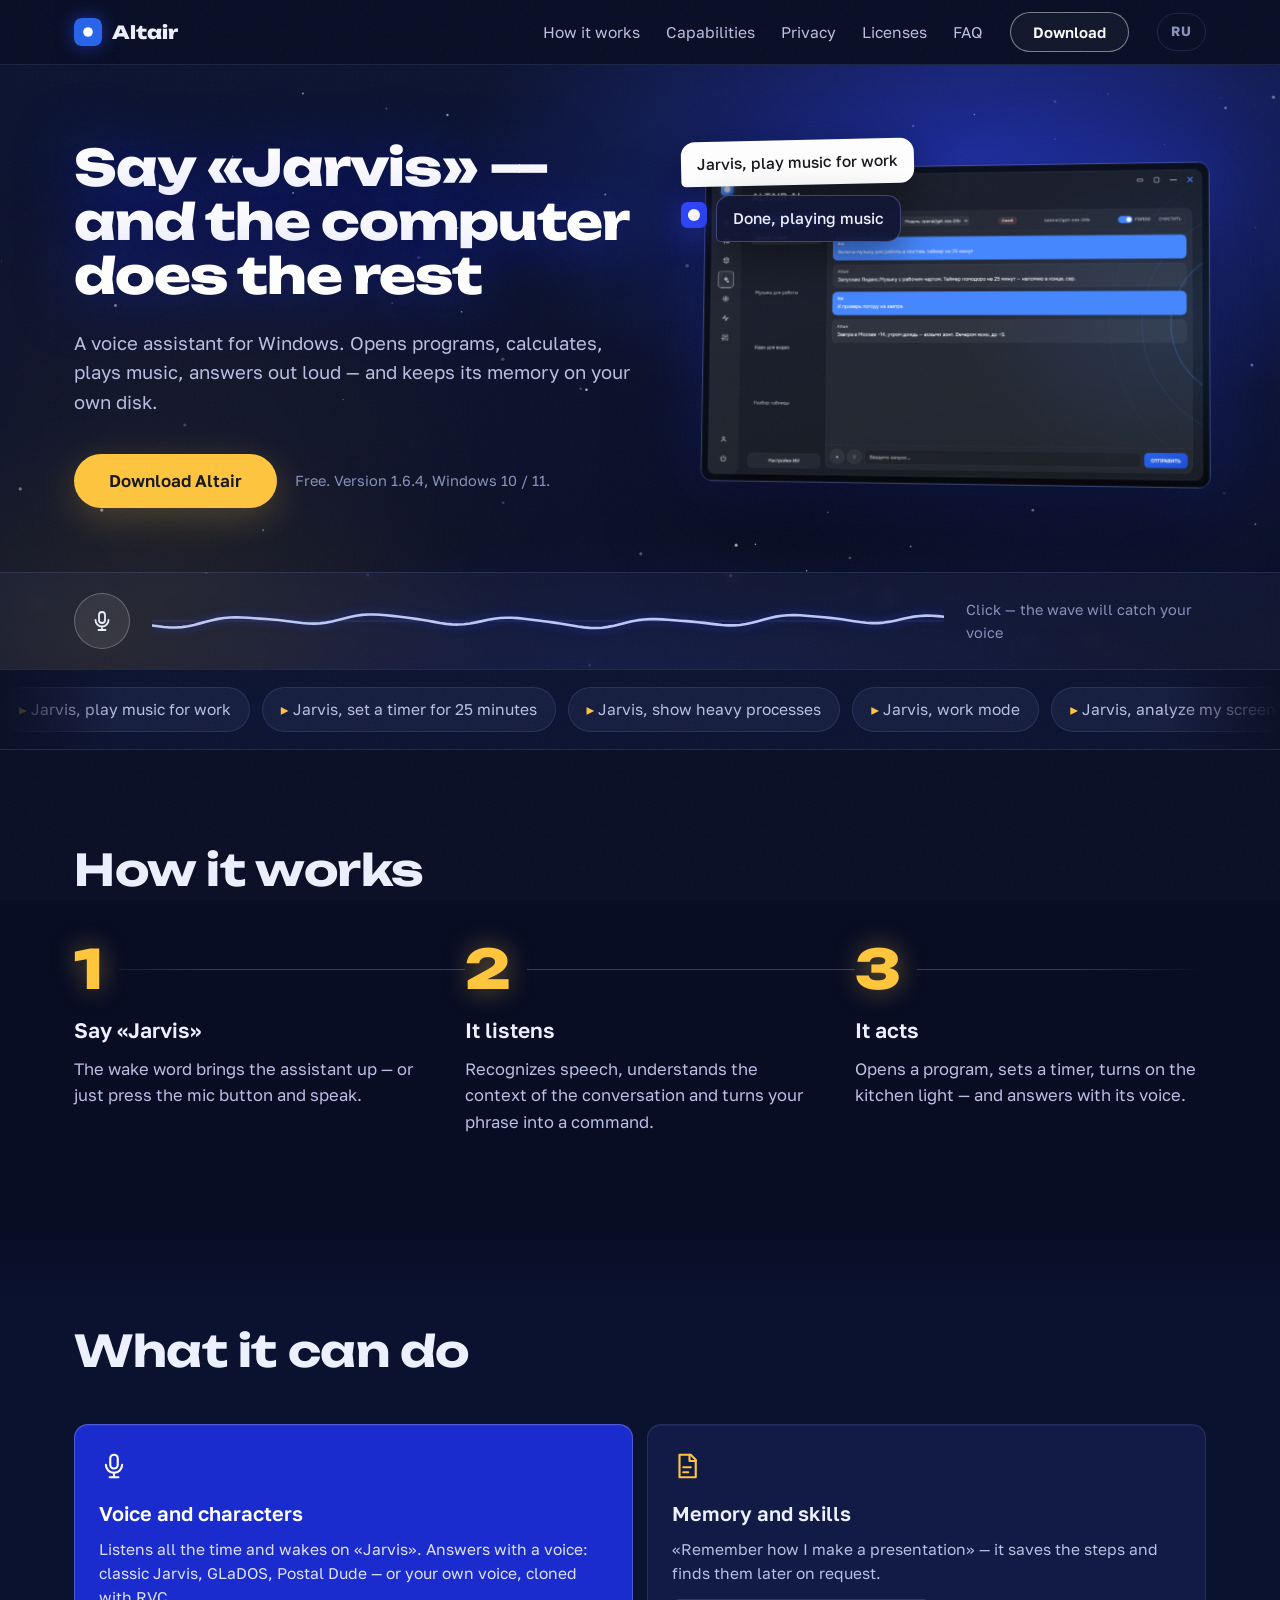
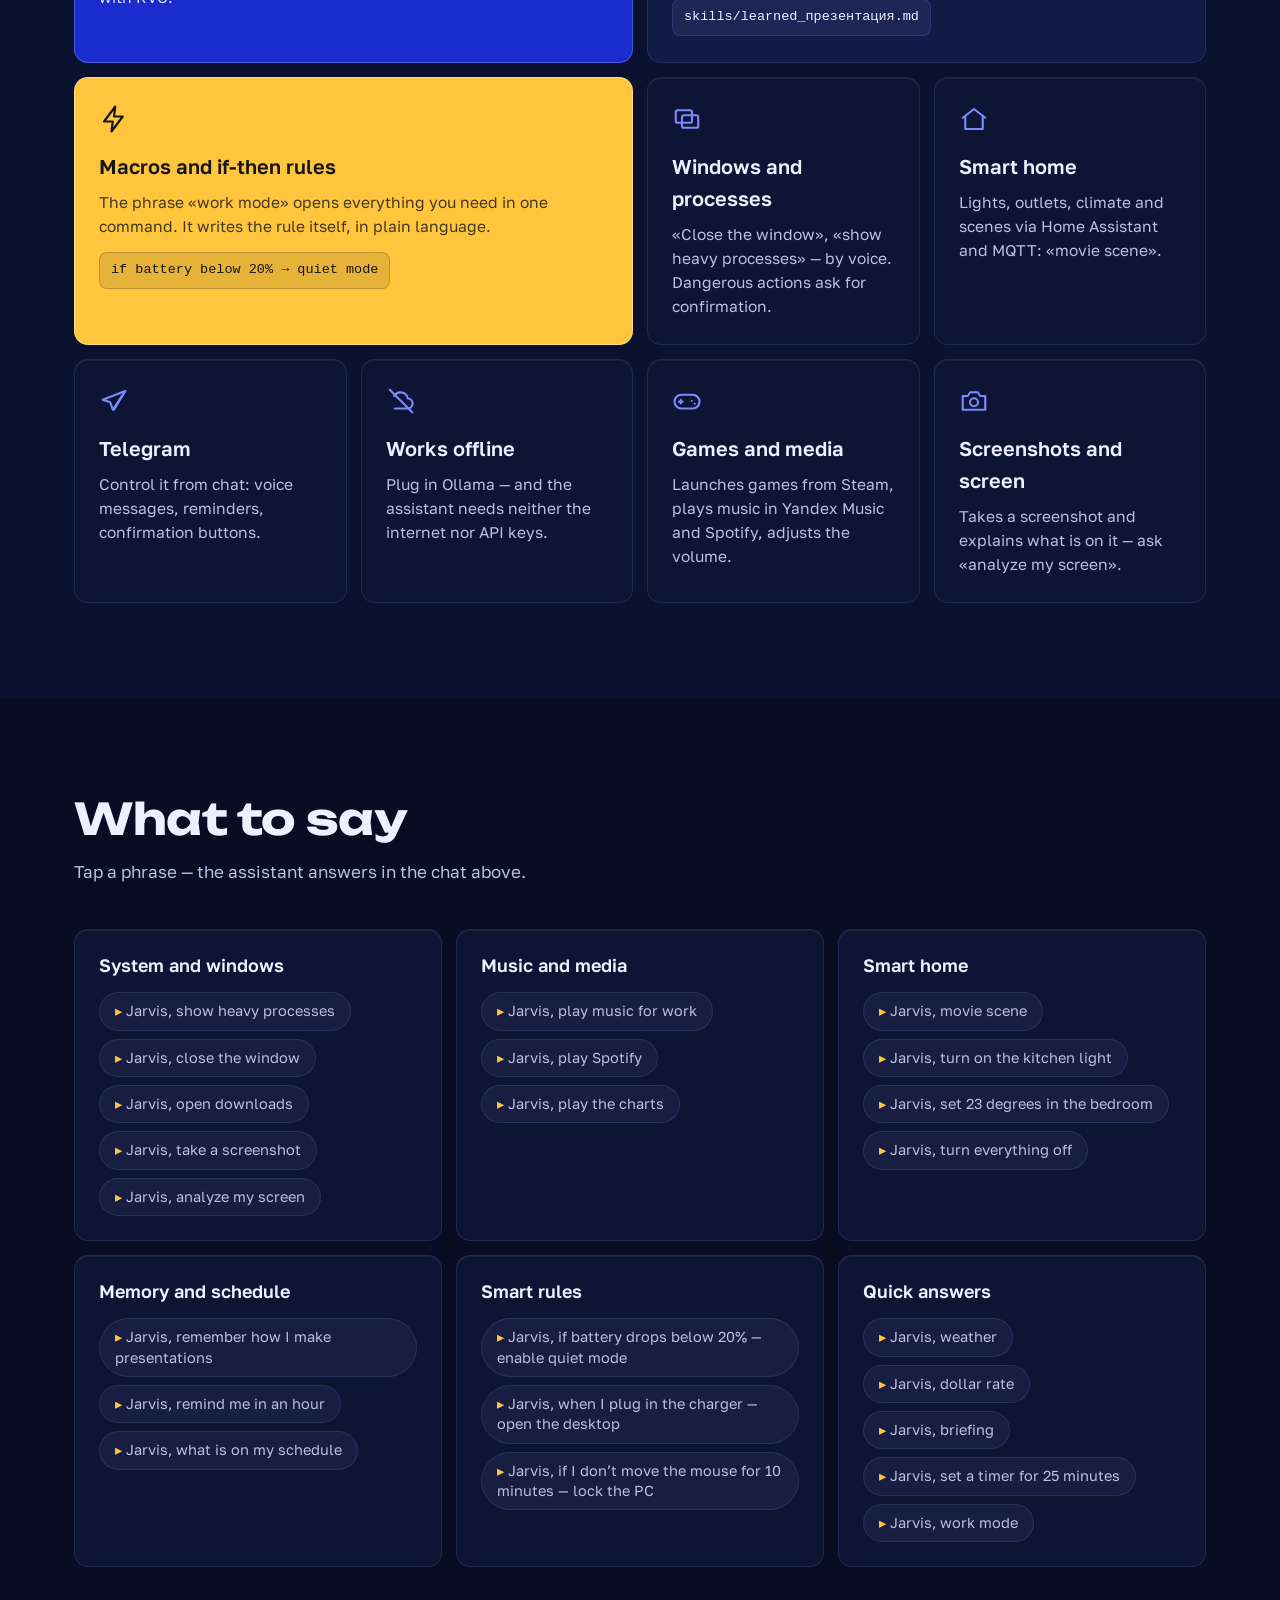
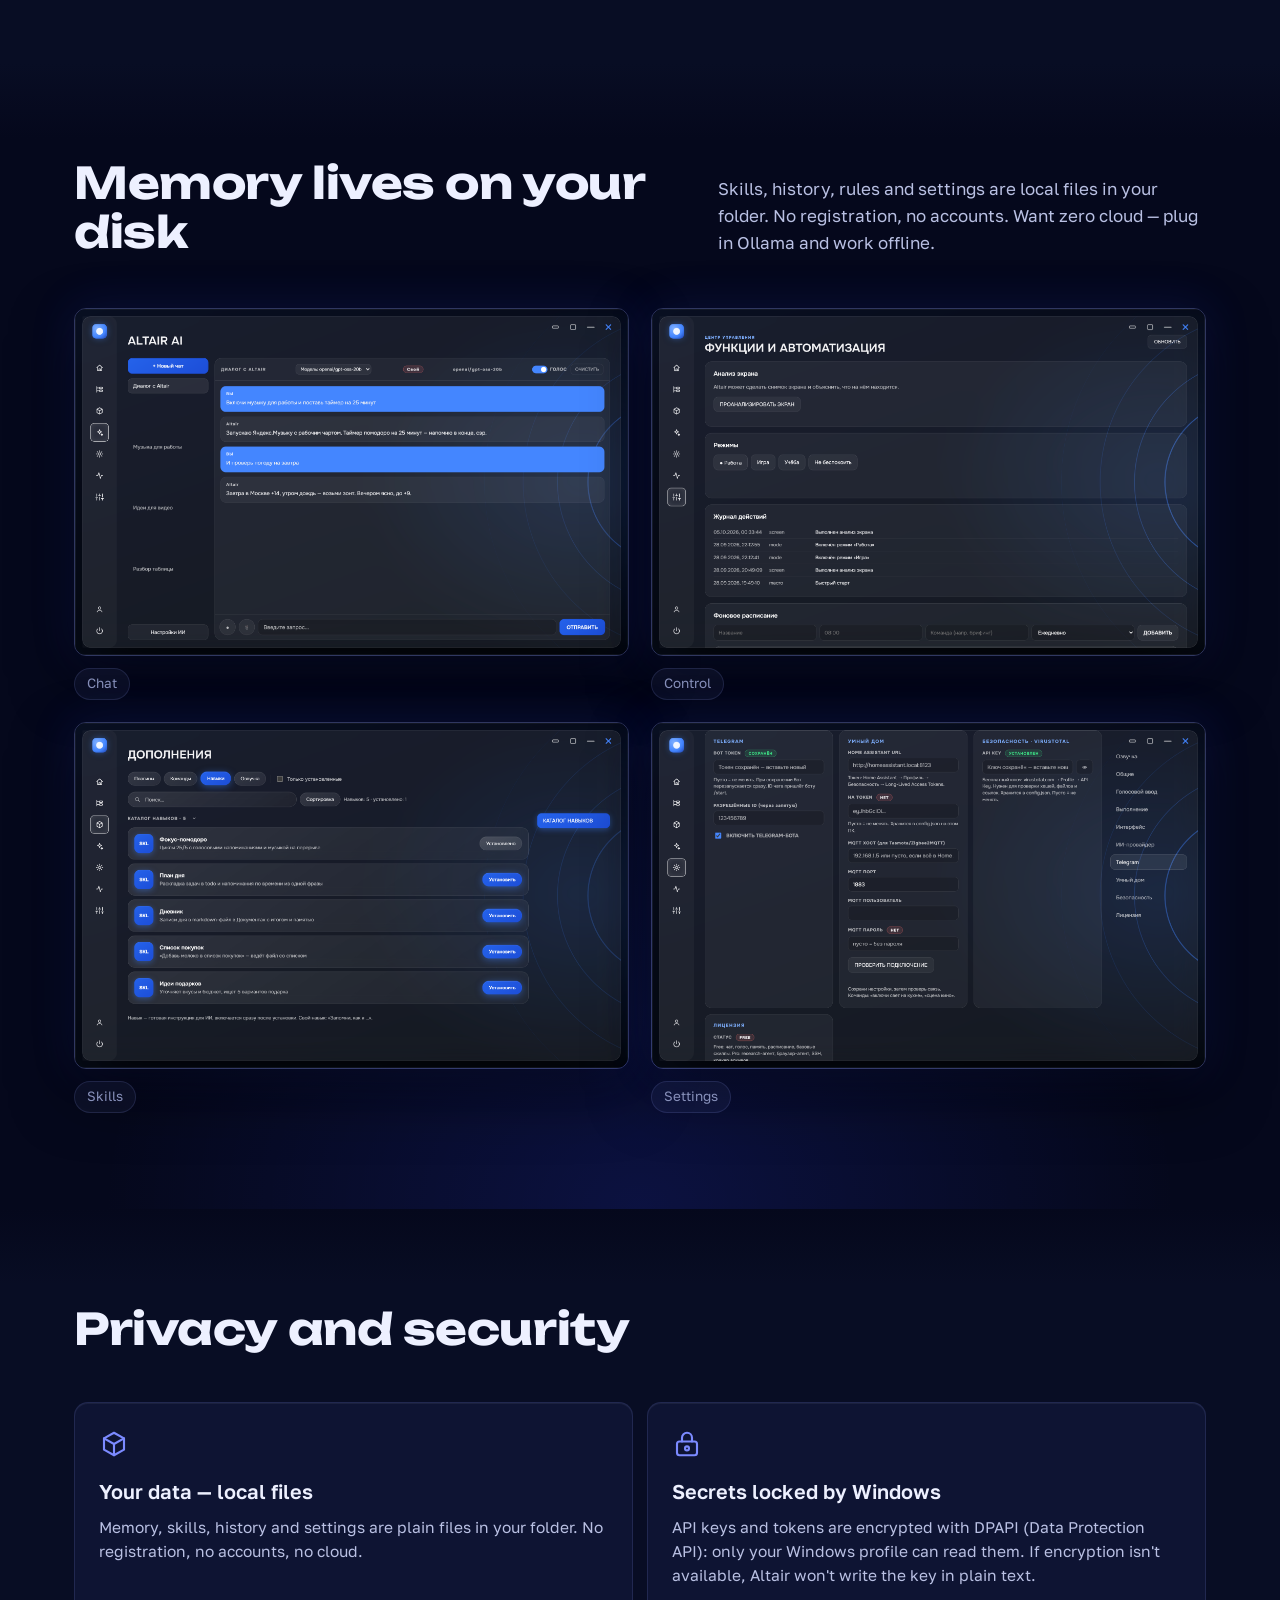
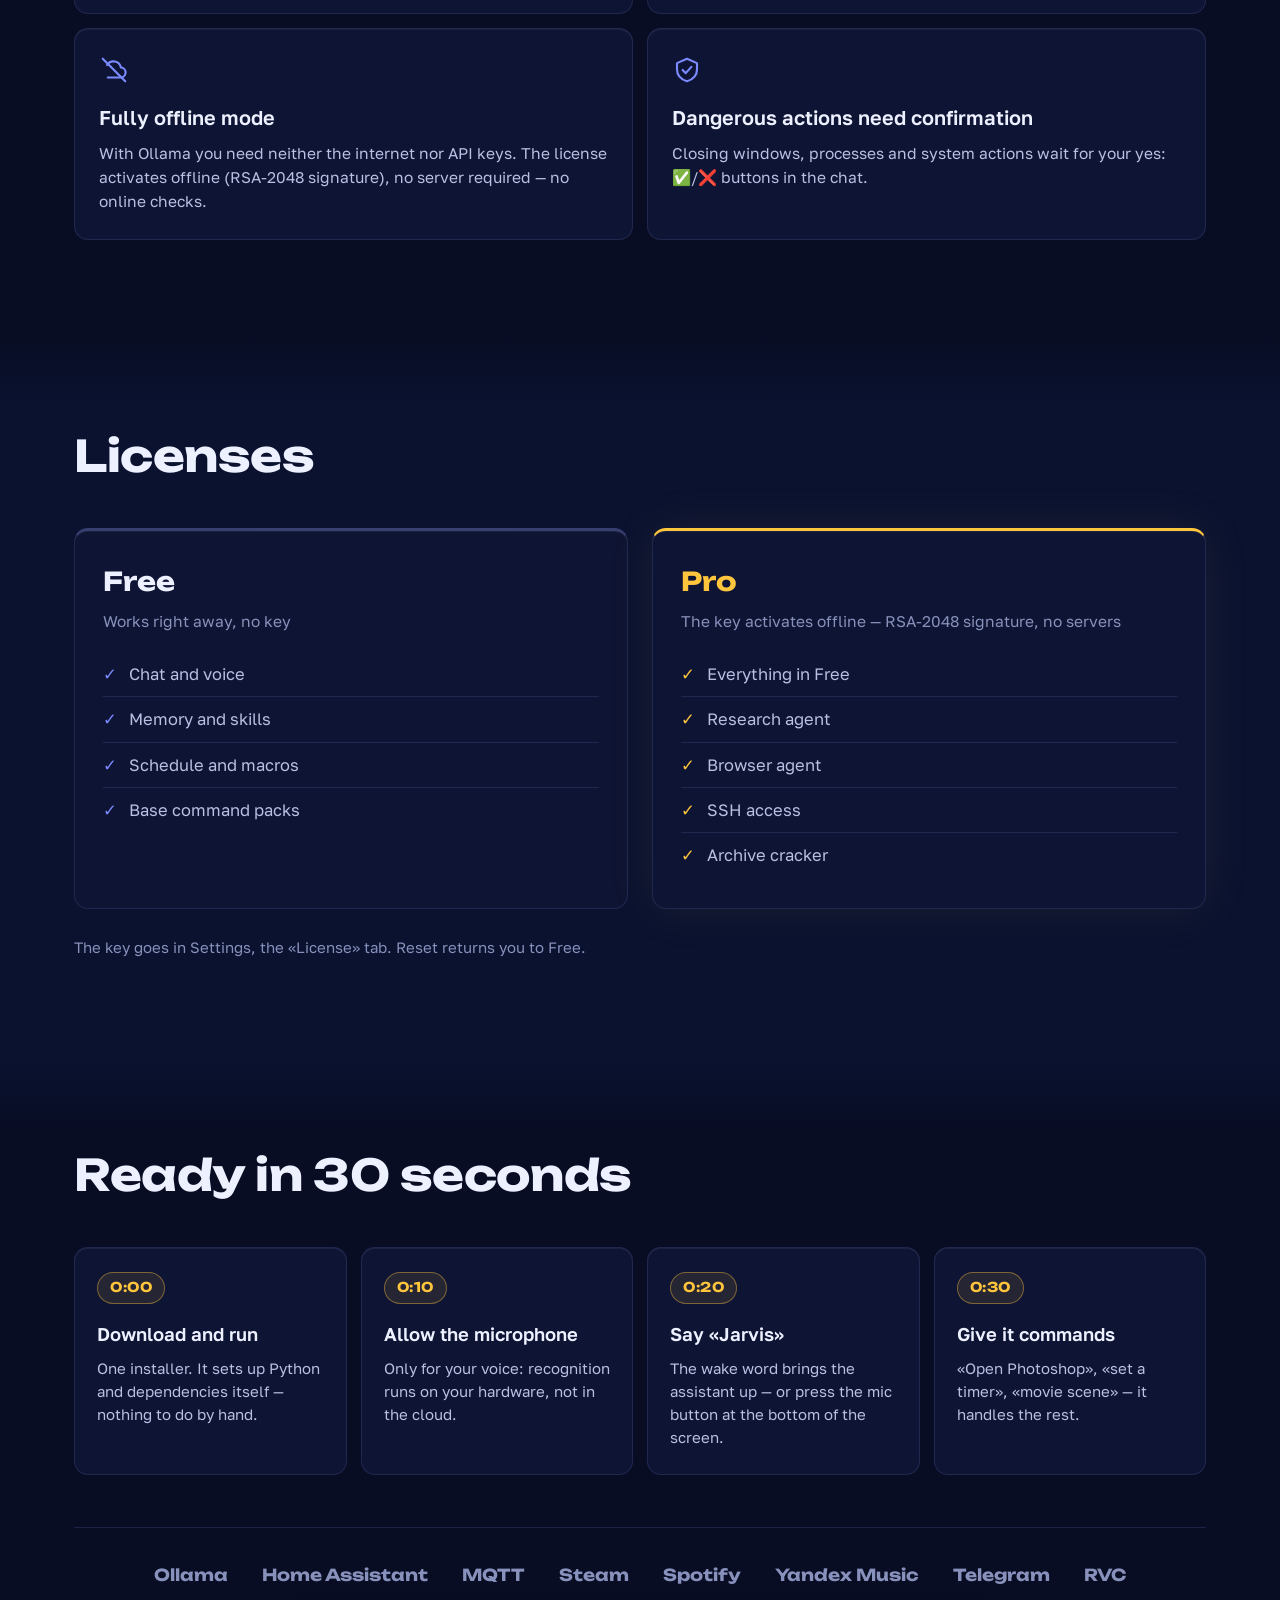
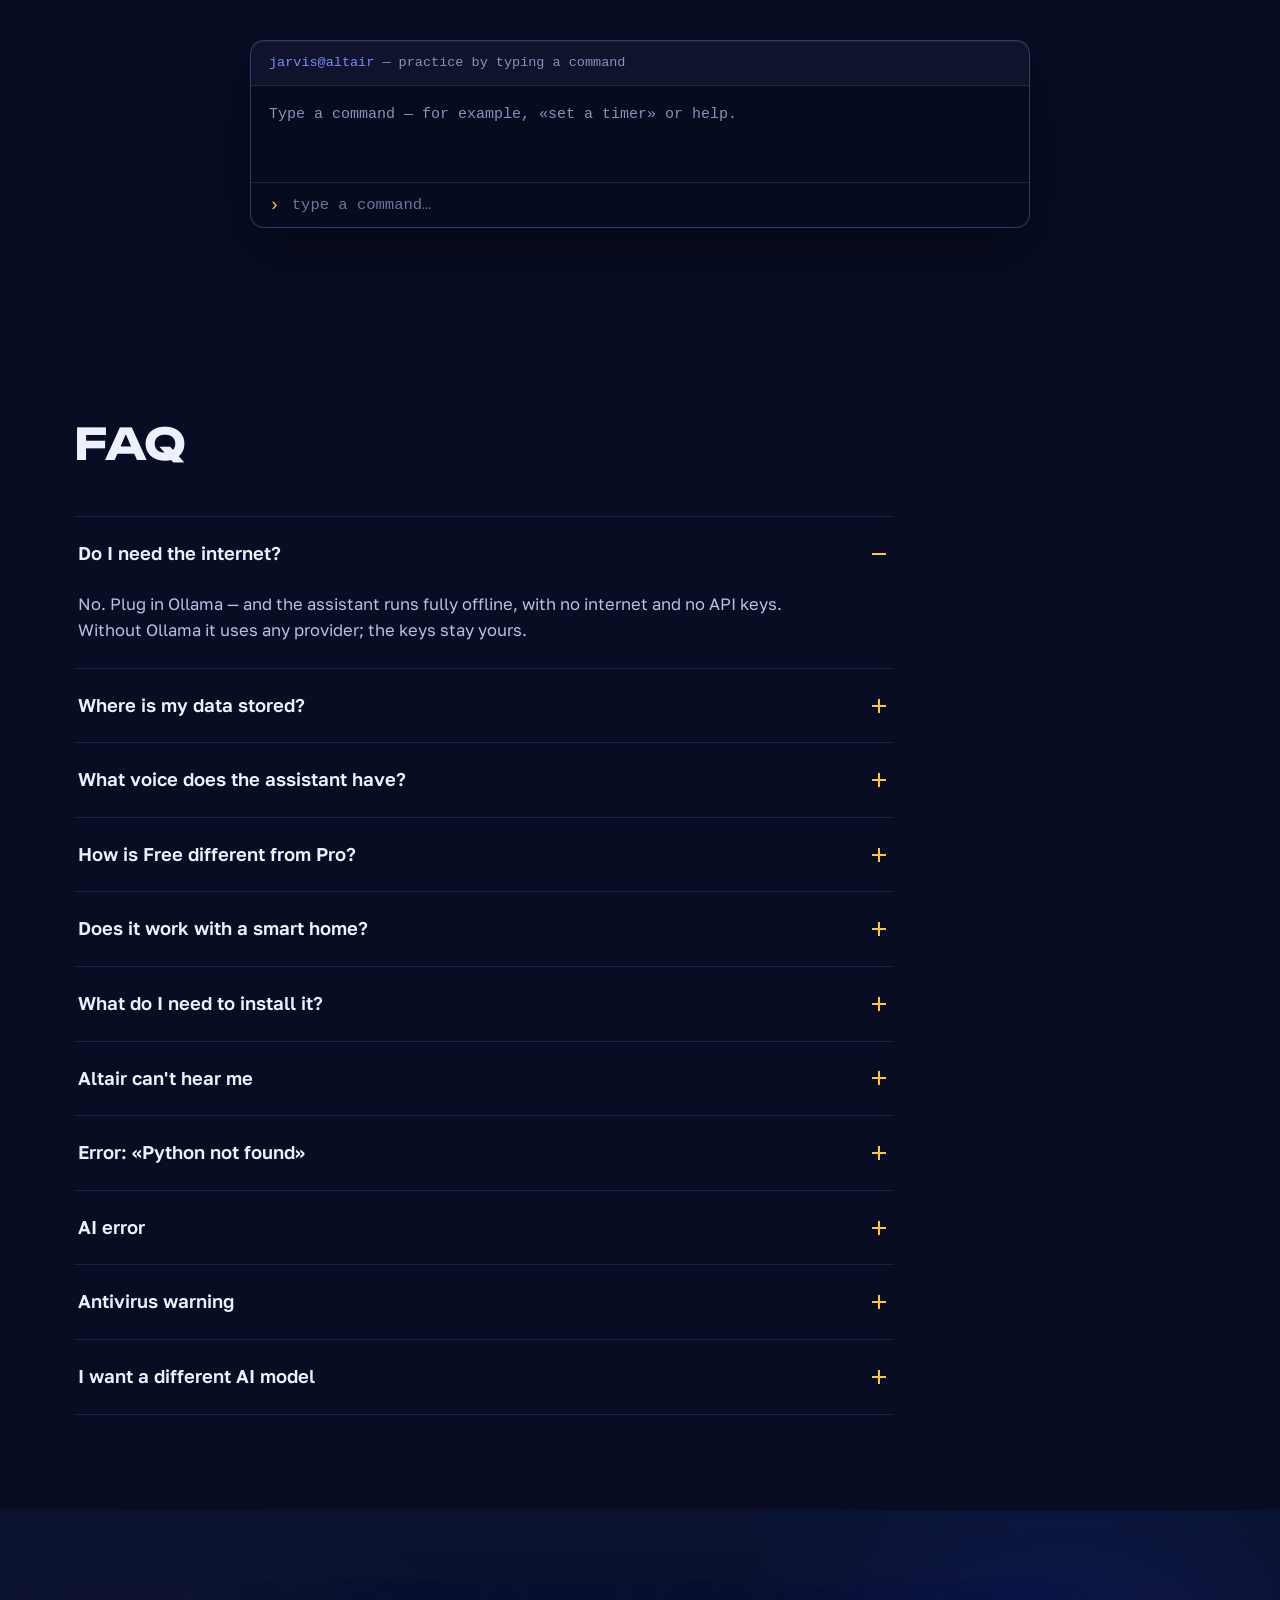
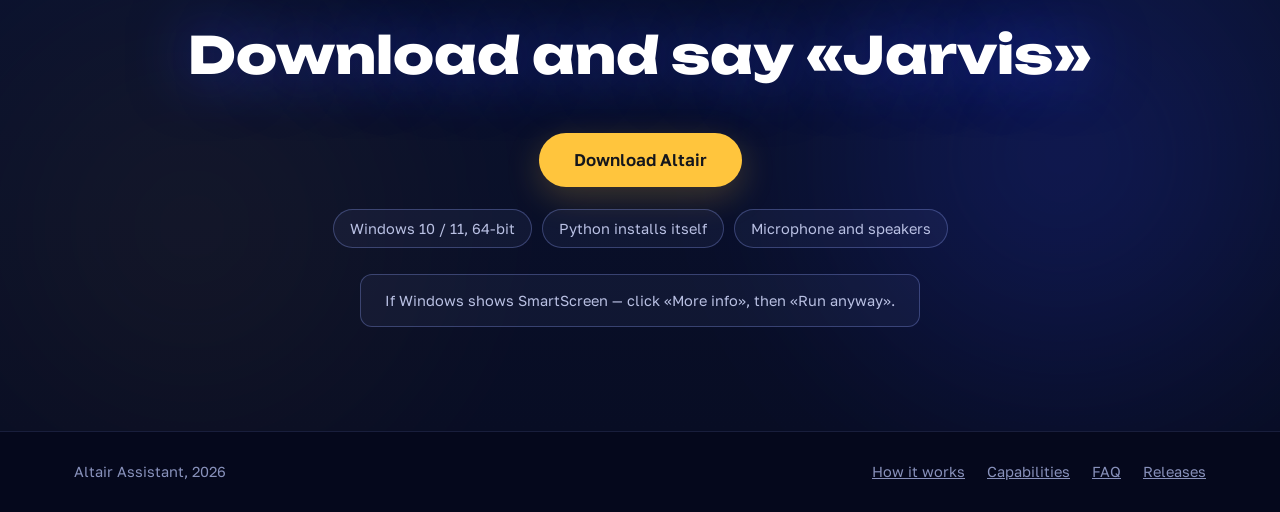
==== en.html @ fc4daa0f "Initial commit: Altair Assistant landing page (RU/EN)" ====
<!DOCTYPE html>
<html lang="en">
<head>
<meta charset="utf-8">
<meta name="viewport" content="width=device-width, initial-scale=1">
<title>Altair Assistant — voice assistant for Windows</title>
<meta name="description" content="Altair is a personal voice assistant for Windows 10/11. Say «Jarvis» — and the computer opens an app, plays music, sets a timer. Memory and skills live on your own disk.">
<meta property="og:title" content="Altair Assistant — voice assistant for Windows">
<meta property="og:description" content="Say «Jarvis» — and the computer does the rest. Voice, memory and skills — all local.">
<meta property="og:type" content="website">
<meta property="og:image" content="assets/og-en.png">
<meta property="og:image:width" content="1200">
<meta property="og:image:height" content="630">
<meta property="og:site_name" content="Altair Assistant">
<meta name="twitter:card" content="summary_large_image">
<meta name="twitter:image" content="assets/og-en.png">
<link rel="alternate" hreflang="ru" href="index.html">
<link rel="alternate" hreflang="en" href="en.html">
<link rel="icon" type="image/svg+xml" href="assets/favicon.svg">
<link rel="apple-touch-icon" href="assets/apple-touch-icon.png">
<link rel="preload" href="assets/fonts/unbounded-800-latin.woff2" as="font" type="font/woff2" crossorigin>
<link rel="preload" href="assets/fonts/golos-text-400-latin.woff2" as="font" type="font/woff2" crossorigin>
<link rel="stylesheet" href="assets/styles.css">
<script>document.documentElement.className += ' js';</script>
<script type="application/ld+json">
{
  "@context": "https://schema.org",
  "@type": "SoftwareApplication",
  "name": "Altair Assistant",
  "alternateName": "Altair",
  "applicationCategory": "UtilitiesApplication",
  "operatingSystem": "Windows 10, Windows 11 (64-bit)",
  "softwareVersion": "1.6.4",
  "description": "A personal voice assistant for Windows: the wake word «Jarvis», window and process control, macros, memory and skills, smart home, and fully offline mode via Ollama.",
  "url": "https://github.com/vaibecoder229/altair-downloads/releases",
  "downloadUrl": "https://github.com/vaibecoder229/altair-downloads/releases/latest/download/Altair-Setup.exe",
  "offers": [
    { "@type": "Offer", "name": "Free", "price": "0", "priceCurrency": "USD" },
    { "@type": "Offer", "name": "Pro", "priceCurrency": "USD", "description": "Offline activation, RSA-2048 signature" }
  ],
  "inLanguage": ["ru", "en"]
}
</script>
</head>
<body>

<header class="site-header">
  <div class="wrap header-inner">
    <a class="brand" href="#top">
      <img src="assets/favicon.svg" alt="" width="28" height="28">
      Altair
    </a>
    <nav class="nav" aria-label="Main navigation">
      <a href="#how">How it works</a>
      <a href="#features">Capabilities</a>
      <a href="#privacy">Privacy</a>
      <a href="#license">Licenses</a>
      <a href="#faq">FAQ</a>
    </nav>
    <a class="btn btn-ghost btn-sm" href="https://github.com/vaibecoder229/altair-downloads/releases/latest/download/Altair-Setup.exe">Download</a>
    <a class="lang-link" href="index.html" hreflang="ru" lang="ru">RU</a>
  </div>
</header>

<main id="top">

  <section class="hero">
    <div class="hero-bg" aria-hidden="true">
      <canvas id="stars"></canvas>
      <div class="hero-glow"></div>
      <span class="aurora aurora-a"></span>
      <span class="aurora aurora-b"></span>
    </div>

    <div class="wrap hero-grid">
      <div class="hero-text">
        <h1>Say «Jarvis» — and the computer does the rest</h1>
        <p class="hero-sub">A voice assistant for Windows. Opens programs, calculates, plays music, answers out loud — and keeps its memory on your own disk.</p>
        <div class="hero-cta">
          <a class="btn btn-signal" href="https://github.com/vaibecoder229/altair-downloads/releases/latest/download/Altair-Setup.exe">Download Altair</a>
          <span class="hero-note">Free. Version 1.6.4, Windows 10 / 11.</span>
        </div>
      </div>

      <div class="hero-visual">
        <div class="chat" id="chat">
          <div class="chat-line chat-line-user">
            <p class="chat-bubble chat-user" id="chatUser">Jarvis, play music for work</p>
          </div>
          <div class="chat-line chat-line-alt">
            <span class="chat-avatar" aria-hidden="true">
              <svg viewBox="0 0 28 28" width="26" height="26"><rect width="28" height="28" rx="7" fill="#2E44FF"></rect><circle cx="14" cy="14" r="6.5" fill="#fff"></circle></svg>
            </span>
            <p class="chat-bubble chat-alt" id="chatAlt">Done, playing music</p>
            <p class="chat-typing" id="chatTyping" aria-hidden="true"><span></span><span></span><span></span></p>
          </div>
        </div>
        <img class="hero-shot" src="assets/img/01-chat.png" alt="Altair window: a conversation with the assistant about music and a timer" width="2160" height="1350">
      </div>
    </div>

    <div class="dock">
      <div class="wrap dock-inner">
        <button class="mic" id="micBtn" type="button" aria-pressed="false" aria-label="Toggle listening demo">
          <svg viewBox="0 0 24 24" width="24" height="24" fill="none" stroke="currentColor" stroke-width="1.8" stroke-linecap="round" aria-hidden="true">
            <rect x="9" y="3" width="6" height="11" rx="3"></rect>
            <path d="M5.5 11a6.5 6.5 0 0 0 13 0M12 17.5V21M8.5 21h7"></path>
          </svg>
        </button>
        <canvas id="wave" class="dock-wave" aria-hidden="true"></canvas>
        <span class="demo-label" id="micLabel">Click — the wave will catch your voice</span>
      </div>
    </div>
  </section>

  <section class="ticker" aria-label="Voice command examples">
    <div class="ticker-move">
      <div class="ticker-row">
        <button class="cmd" type="button" data-i="0">Jarvis, play music for work</button>
        <button class="cmd" type="button" data-i="1">Jarvis, set a timer for 25 minutes</button>
        <button class="cmd" type="button" data-i="2">Jarvis, show heavy processes</button>
        <button class="cmd" type="button" data-i="3">Jarvis, work mode</button>
        <button class="cmd" type="button" data-i="4">Jarvis, analyze my screen</button>
        <button class="cmd" type="button" data-i="5">Jarvis, movie scene</button>
        <button class="cmd" type="button" data-i="6">Jarvis, close the window</button>
        <button class="cmd" type="button" data-i="7">Jarvis, remember how I make presentations</button>
        <button class="cmd" type="button" data-i="8">Jarvis, play Spotify</button>
        <button class="cmd" type="button" data-i="9">Jarvis, remind me in an hour</button>
        <button class="cmd" type="button" data-i="10">Jarvis, take a screenshot</button>
        <button class="cmd" type="button" data-i="11">Jarvis, what is on my schedule</button>
      </div>
      <div class="ticker-row" aria-hidden="true">
        <span class="cmd" data-i="0">Jarvis, play music for work</span>
        <span class="cmd" data-i="1">Jarvis, set a timer for 25 minutes</span>
        <span class="cmd" data-i="2">Jarvis, show heavy processes</span>
        <span class="cmd" data-i="3">Jarvis, work mode</span>
        <span class="cmd" data-i="4">Jarvis, analyze my screen</span>
        <span class="cmd" data-i="5">Jarvis, movie scene</span>
        <span class="cmd" data-i="6">Jarvis, close the window</span>
        <span class="cmd" data-i="7">Jarvis, remember how I make presentations</span>
        <span class="cmd" data-i="8">Jarvis, play Spotify</span>
        <span class="cmd" data-i="9">Jarvis, remind me in an hour</span>
        <span class="cmd" data-i="10">Jarvis, take a screenshot</span>
        <span class="cmd" data-i="11">Jarvis, what is on my schedule</span>
      </div>
    </div>
  </section>

  <section class="section" id="how">
    <div class="wrap">
      <h2>How it works</h2>
      <ol class="steps">
        <li>
          <span class="step-num" aria-hidden="true">1</span>
          <h3>Say «Jarvis»</h3>
          <p>The wake word brings the assistant up — or just press the mic button and speak.</p>
        </li>
        <li>
          <span class="step-num" aria-hidden="true">2</span>
          <h3>It listens</h3>
          <p>Recognizes speech, understands the context of the conversation and turns your phrase into a command.</p>
        </li>
        <li>
          <span class="step-num" aria-hidden="true">3</span>
          <h3>It acts</h3>
          <p>Opens a program, sets a timer, turns on the kitchen light — and answers with its voice.</p>
        </li>
      </ol>
    </div>
  </section>

  <section class="section section-alt" id="features">
    <div class="wrap">
      <h2>What it can do</h2>
      <div class="tiles">
        <article class="tile tile-cobalt tile-wide">
          <span class="tile-icon" aria-hidden="true">
            <svg viewBox="0 0 24 24" fill="none" stroke="currentColor" stroke-width="1.7" stroke-linecap="round"><rect x="9" y="3" width="6" height="11" rx="3"></rect><path d="M5.5 11a6.5 6.5 0 0 0 13 0M12 17.5V21M8.5 21h7"></path></svg>
          </span>
          <h3>Voice and characters</h3>
          <p>Listens all the time and wakes on «Jarvis». Answers with a voice: classic Jarvis, GLaDOS, Postal Dude — or your own voice, cloned with RVC.</p>
        </article>
        <article class="tile tile-deep tile-wide">
          <span class="tile-icon" aria-hidden="true">
            <svg viewBox="0 0 24 24" fill="none" stroke="currentColor" stroke-width="1.7" stroke-linecap="round" stroke-linejoin="round"><path d="M6 3h9l4 4v14H6z"></path><path d="M14 3v5h5M9 13h6M9 17h4"></path></svg>
          </span>
          <h3>Memory and skills</h3>
          <p>«Remember how I make a presentation» — it saves the steps and finds them later on request.</p>
          <p class="tile-code"><code>skills/learned_презентация.md</code></p>
        </article>
        <article class="tile tile-signal tile-wide">
          <span class="tile-icon" aria-hidden="true">
            <svg viewBox="0 0 24 24" fill="none" stroke="currentColor" stroke-width="1.7" stroke-linecap="round" stroke-linejoin="round"><path d="M13 2 4 14h7l-1 8 9-12h-7z"></path></svg>
          </span>
          <h3>Macros and if-then rules</h3>
          <p>The phrase «work mode» opens everything you need in one command. It writes the rule itself, in plain language.</p>
          <p class="tile-code"><code>if battery below 20% → quiet mode</code></p>
        </article>
        <article class="tile">
          <span class="tile-icon" aria-hidden="true">
            <svg viewBox="0 0 24 24" fill="none" stroke="currentColor" stroke-width="1.7" stroke-linecap="round" stroke-linejoin="round"><rect x="3" y="5" width="13" height="10" rx="1.5"></rect><rect x="8" y="9" width="13" height="10" rx="1.5"></rect></svg>
          </span>
          <h3>Windows and processes</h3>
          <p>«Close the window», «show heavy processes» — by voice. Dangerous actions ask for confirmation.</p>
        </article>
        <article class="tile">
          <span class="tile-icon" aria-hidden="true">
            <svg viewBox="0 0 24 24" fill="none" stroke="currentColor" stroke-width="1.7" stroke-linecap="round" stroke-linejoin="round"><path d="M3 11l9-7 9 7"></path><path d="M5 10v10h14V10"></path></svg>
          </span>
          <h3>Smart home</h3>
          <p>Lights, outlets, climate and scenes via Home Assistant and MQTT: «movie scene».</p>
        </article>
        <article class="tile">
          <span class="tile-icon" aria-hidden="true">
            <svg viewBox="0 0 24 24" fill="none" stroke="currentColor" stroke-width="1.7" stroke-linecap="round" stroke-linejoin="round"><path d="M21 4 3 11l6 2 2 6z"></path><path d="M21 4l-9 15"></path></svg>
          </span>
          <h3>Telegram</h3>
          <p>Control it from chat: voice messages, reminders, confirmation buttons.</p>
        </article>
        <article class="tile">
          <span class="tile-icon" aria-hidden="true">
            <svg viewBox="0 0 24 24" fill="none" stroke="currentColor" stroke-width="1.7" stroke-linecap="round" stroke-linejoin="round"><path d="M7 18h10a4 4 0 0 0 .5-8 6 6 0 0 0-11-2"></path><path d="M3 3l18 18"></path></svg>
          </span>
          <h3>Works offline</h3>
          <p>Plug in Ollama — and the assistant needs neither the internet nor API keys.</p>
        </article>
        <article class="tile">
          <span class="tile-icon" aria-hidden="true">
            <svg viewBox="0 0 24 24" fill="none" stroke="currentColor" stroke-width="1.7" stroke-linecap="round" stroke-linejoin="round"><rect x="2" y="7" width="20" height="11" rx="5.5"></rect><path d="M7 11v3M5.5 12.5h3M15.8 11.8h.01M18.2 14.2h.01"></path></svg>
          </span>
          <h3>Games and media</h3>
          <p>Launches games from Steam, plays music in Yandex Music and Spotify, adjusts the volume.</p>
        </article>
        <article class="tile">
          <span class="tile-icon" aria-hidden="true">
            <svg viewBox="0 0 24 24" fill="none" stroke="currentColor" stroke-width="1.7" stroke-linecap="round" stroke-linejoin="round"><path d="M3 8h4l2-3h6l2 3h4v11H3z"></path><circle cx="12" cy="13" r="3.2"></circle></svg>
          </span>
          <h3>Screenshots and screen</h3>
          <p>Takes a screenshot and explains what is on it — ask «analyze my screen».</p>
        </article>
      </div>
    </div>
  </section>

  <section class="section" id="commands">
    <div class="wrap">
      <div class="sec-head">
        <h2>What to say</h2>
        <p class="sec-lead">Tap a phrase — the assistant answers in the chat above.</p>
      </div>
      <div class="cmd-groups">
        <article class="cmd-card">
          <h3>System and windows</h3>
          <div class="cmd-chips">
            <button class="cmd" type="button" data-i="2">Jarvis, show heavy processes</button>
            <button class="cmd" type="button" data-i="6">Jarvis, close the window</button>
            <button class="cmd" type="button" data-i="12">Jarvis, open downloads</button>
            <button class="cmd" type="button" data-i="10">Jarvis, take a screenshot</button>
            <button class="cmd" type="button" data-i="4">Jarvis, analyze my screen</button>
          </div>
        </article>
        <article class="cmd-card">
          <h3>Music and media</h3>
          <div class="cmd-chips">
            <button class="cmd" type="button" data-i="0">Jarvis, play music for work</button>
            <button class="cmd" type="button" data-i="8">Jarvis, play Spotify</button>
            <button class="cmd" type="button" data-i="13">Jarvis, play the charts</button>
          </div>
        </article>
        <article class="cmd-card">
          <h3>Smart home</h3>
          <div class="cmd-chips">
            <button class="cmd" type="button" data-i="5">Jarvis, movie scene</button>
            <button class="cmd" type="button" data-i="14">Jarvis, turn on the kitchen light</button>
            <button class="cmd" type="button" data-i="15">Jarvis, set 23 degrees in the bedroom</button>
            <button class="cmd" type="button" data-i="16">Jarvis, turn everything off</button>
          </div>
        </article>
        <article class="cmd-card">
          <h3>Memory and schedule</h3>
          <div class="cmd-chips">
            <button class="cmd" type="button" data-i="7">Jarvis, remember how I make presentations</button>
            <button class="cmd" type="button" data-i="9">Jarvis, remind me in an hour</button>
            <button class="cmd" type="button" data-i="11">Jarvis, what is on my schedule</button>
          </div>
        </article>
        <article class="cmd-card">
          <h3>Smart rules</h3>
          <div class="cmd-chips">
            <button class="cmd" type="button" data-i="17">Jarvis, if battery drops below 20% — enable quiet mode</button>
            <button class="cmd" type="button" data-i="18">Jarvis, when I plug in the charger — open the desktop</button>
            <button class="cmd" type="button" data-i="19">Jarvis, if I don’t move the mouse for 10 minutes — lock the PC</button>
          </div>
        </article>
        <article class="cmd-card">
          <h3>Quick answers</h3>
          <div class="cmd-chips">
            <button class="cmd" type="button" data-i="20">Jarvis, weather</button>
            <button class="cmd" type="button" data-i="21">Jarvis, dollar rate</button>
            <button class="cmd" type="button" data-i="22">Jarvis, briefing</button>
            <button class="cmd" type="button" data-i="1">Jarvis, set a timer for 25 minutes</button>
            <button class="cmd" type="button" data-i="3">Jarvis, work mode</button>
          </div>
        </article>
      </div>
    </div>
  </section>

  <section class="section band-deep" id="inside">
    <div class="wrap">
      <div class="band-head">
        <h2>Memory lives on your disk</h2>
        <p>Skills, history, rules and settings are local files in your folder. No registration, no accounts. Want zero cloud — plug in Ollama and work offline.</p>
      </div>
      <div class="shots">
        <figure>
          <img src="assets/img/01-chat.png" alt="Altair chat screen: a music request and a timer, the assistant's reply" width="2160" height="1350" loading="lazy" decoding="async">
          <figcaption>Chat</figcaption>
        </figure>
        <figure>
          <img src="assets/img/02-control.png" alt="Altair control screen: modes, triggers and schedule" width="2160" height="1350" loading="lazy" decoding="async">
          <figcaption>Control</figcaption>
        </figure>
        <figure>
          <img src="assets/img/03-skills.png" alt="Altair skills screen: saved assistant instructions" width="2160" height="1350" loading="lazy" decoding="async">
          <figcaption>Skills</figcaption>
        </figure>
        <figure>
          <img src="assets/img/04-settings.png" alt="Altair settings screen: voice, AI provider and license" width="2160" height="1350" loading="lazy" decoding="async">
          <figcaption>Settings</figcaption>
        </figure>
      </div>
    </div>
  </section>

  <section class="section" id="privacy">
    <div class="wrap">
      <h2>Privacy and security</h2>
      <div class="tiles">
        <article class="tile tile-wide">
          <span class="tile-icon" aria-hidden="true">
            <svg viewBox="0 0 24 24" fill="none" stroke="currentColor" stroke-width="1.7" stroke-linecap="round" stroke-linejoin="round"><path d="M4 7.5 12 3l8 4.5v9L12 21l-8-4.5z"></path><path d="M4 7.5 12 12l8-4.5M12 12v9"></path></svg>
          </span>
          <h3>Your data — local files</h3>
          <p>Memory, skills, history and settings are plain files in your folder. No registration, no accounts, no cloud.</p>
        </article>
        <article class="tile tile-wide">
          <span class="tile-icon" aria-hidden="true">
            <svg viewBox="0 0 24 24" fill="none" stroke="currentColor" stroke-width="1.7" stroke-linecap="round" stroke-linejoin="round"><rect x="4" y="10" width="16" height="11" rx="2"></rect><path d="M8 10V7a4 4 0 0 1 8 0v3"></path><circle cx="12" cy="15.5" r="1.6"></circle></svg>
          </span>
          <h3>Secrets locked by Windows</h3>
          <p>API keys and tokens are encrypted with DPAPI (Data Protection API): only your Windows profile can read them. If encryption isn't available, Altair won't write the key in plain text.</p>
        </article>
        <article class="tile tile-wide">
          <span class="tile-icon" aria-hidden="true">
            <svg viewBox="0 0 24 24" fill="none" stroke="currentColor" stroke-width="1.7" stroke-linecap="round" stroke-linejoin="round"><path d="M7 18h10a4 4 0 0 0 .5-8 6 6 0 0 0-11-2"></path><path d="M3 3l18 18"></path></svg>
          </span>
          <h3>Fully offline mode</h3>
          <p>With Ollama you need neither the internet nor API keys. The license activates offline (RSA-2048 signature), no server required — no online checks.</p>
        </article>
        <article class="tile tile-wide">
          <span class="tile-icon" aria-hidden="true">
            <svg viewBox="0 0 24 24" fill="none" stroke="currentColor" stroke-width="1.7" stroke-linecap="round" stroke-linejoin="round"><path d="M12 3 4 6.5v5c0 5 3.5 8 8 9.5 4.5-1.5 8-4.5 8-9.5v-5z"></path><path d="m8.5 12 2.5 2.5 4.5-5"></path></svg>
          </span>
          <h3>Dangerous actions need confirmation</h3>
          <p>Closing windows, processes and system actions wait for your yes: ✅/❌ buttons in the chat.</p>
        </article>
      </div>
    </div>
  </section>

  <section class="section section-alt" id="license">
    <div class="wrap">
      <h2>Licenses</h2>
      <div class="plans">
        <div class="plan">
          <h3>Free</h3>
          <p class="plan-for">Works right away, no key</p>
          <ul>
            <li>Chat and voice</li>
            <li>Memory and skills</li>
            <li>Schedule and macros</li>
            <li>Base command packs</li>
          </ul>
        </div>
        <div class="plan plan-pro">
          <h3>Pro</h3>
          <p class="plan-for">The key activates offline — RSA-2048 signature, no servers</p>
          <ul>
            <li>Everything in Free</li>
            <li>Research agent</li>
            <li>Browser agent</li>
            <li>SSH access</li>
            <li>Archive cracker</li>
          </ul>
        </div>
      </div>
      <p class="plan-note">The key goes in Settings, the «License» tab. Reset returns you to Free.</p>
    </div>
  </section>

  <section class="section section-onboard" id="start">
    <div class="wrap">
      <h2>Ready in 30 seconds</h2>
      <ol class="quick">
        <li>
          <span class="quick-time" aria-hidden="true">0:00</span>
          <h3>Download and run</h3>
          <p>One installer. It sets up Python and dependencies itself — nothing to do by hand.</p>
        </li>
        <li>
          <span class="quick-time" aria-hidden="true">0:10</span>
          <h3>Allow the microphone</h3>
          <p>Only for your voice: recognition runs on your hardware, not in the cloud.</p>
        </li>
        <li>
          <span class="quick-time" aria-hidden="true">0:20</span>
          <h3>Say «Jarvis»</h3>
          <p>The wake word brings the assistant up — or press the mic button at the bottom of the screen.</p>
        </li>
        <li>
          <span class="quick-time" aria-hidden="true">0:30</span>
          <h3>Give it commands</h3>
          <p>«Open Photoshop», «set a timer», «movie scene» — it handles the rest.</p>
        </li>
      </ol>

      <div class="tech" aria-label="Works with">
        <span class="tech-item">Ollama</span>
        <span class="tech-item">Home Assistant</span>
        <span class="tech-item">MQTT</span>
        <span class="tech-item">Steam</span>
        <span class="tech-item">Spotify</span>
        <span class="tech-item">Yandex Music</span>
        <span class="tech-item">Telegram</span>
        <span class="tech-item">RVC</span>
      </div>

      <div class="terminal" id="terminal">
        <p class="term-head">jarvis@altair <span>— practice by typing a command</span></p>
        <div class="term-log" id="termLog" aria-live="polite">
          <p class="term-line term-info">Type a command — for example, «set a timer» or help.</p>
        </div>
        <form class="term-form" id="termForm">
          <label class="term-prompt" for="termInput">›</label>
          <input id="termInput" type="text" autocomplete="off" spellcheck="false" placeholder="type a command…" aria-label="Command for the assistant">
        </form>
      </div>
    </div>
  </section>

  <section class="section section-faq" id="faq">
    <div class="wrap">
      <h2>FAQ</h2>
      <div class="faq">
        <details class="faq-item" open>
          <summary>Do I need the internet?<span class="faq-mark" aria-hidden="true"></span></summary>
          <div class="faq-body"><p>No. Plug in Ollama — and the assistant runs fully offline, with no internet and no API keys. Without Ollama it uses any provider; the keys stay yours.</p></div>
        </details>
        <details class="faq-item">
          <summary>Where is my data stored?<span class="faq-mark" aria-hidden="true"></span></summary>
          <div class="faq-body"><p>Locally, in your folder: memory, skills, history, rules and settings — plain files. No registration, no accounts, no cloud.</p></div>
        </details>
        <details class="faq-item">
          <summary>What voice does the assistant have?<span class="faq-mark" aria-hidden="true"></span></summary>
          <div class="faq-body"><p>Classic Jarvis, GLaDOS, Postal Dude — or your own voice, cloned with RVC.</p></div>
        </details>
        <details class="faq-item">
          <summary>How is Free different from Pro?<span class="faq-mark" aria-hidden="true"></span></summary>
          <div class="faq-body"><p>Free includes chat, voice, memory, schedule and base command packs. Pro adds the research agent, browser agent, SSH access and the archive cracker. The Pro key activates offline; a reset returns you to Free.</p></div>
        </details>
        <details class="faq-item">
          <summary>Does it work with a smart home?<span class="faq-mark" aria-hidden="true"></span></summary>
          <div class="faq-body"><p>Yes: Home Assistant and MQTT — lights, outlets, climate and scenes by voice, for example «movie scene». Control goes direct, with no cloud in between.</p></div>
        </details>
        <details class="faq-item">
          <summary>What do I need to install it?<span class="faq-mark" aria-hidden="true"></span></summary>
          <div class="faq-body">
            <p>Windows 10 / 11, 64-bit. The installer brings the rest — nothing by hand.</p>
            <ul class="req-list">
              <li><b>Internet</b> — needed for the AI and voice</li>
              <li><b>Microphone</b> — optional, for voice commands</li>
              <li><b>FFmpeg</b> — optional, for better recording quality</li>
              <li><b>Python</b> — installed automatically</li>
            </ul>
          </div>
        </details>
        <details class="faq-item">
          <summary>Altair can't hear me<span class="faq-mark" aria-hidden="true"></span></summary>
          <div class="faq-body"><p>Go to Settings → pick the right microphone → press «Test microphone».</p></div>
        </details>
        <details class="faq-item">
          <summary>Error: «Python not found»<span class="faq-mark" aria-hidden="true"></span></summary>
          <div class="faq-body"><p>Reinstall Altair and allow the installer to set up Python when asked.</p></div>
        </details>
        <details class="faq-item">
          <summary>AI error<span class="faq-mark" aria-hidden="true"></span></summary>
          <div class="faq-body"><p>Check the API key in Settings and make sure the key is active on your provider's website.</p></div>
        </details>
        <details class="faq-item">
          <summary>Antivirus warning<span class="faq-mark" aria-hidden="true"></span></summary>
          <div class="faq-body"><p>Altair uses system APIs to control sound and windows, which can trigger false positives. Add the install folder to your antivirus exceptions.</p></div>
        </details>
        <details class="faq-item">
          <summary>I want a different AI model<span class="faq-mark" aria-hidden="true"></span></summary>
          <div class="faq-body"><p>In Settings, switch the provider or enter your own Base URL and model.</p></div>
        </details>
      </div>
    </div>
  </section>

  <section class="hero final-cta" id="download">
    <div class="hero-bg" aria-hidden="true">
      <span class="aurora aurora-a"></span>
      <span class="aurora aurora-b"></span>
    </div>
    <div class="wrap final-inner">
      <h2>Download and say «Jarvis»</h2>
      <a class="btn btn-signal" href="https://github.com/vaibecoder229/altair-downloads/releases/latest/download/Altair-Setup.exe">Download Altair</a>
      <ul class="req-row" aria-label="System requirements">
        <li>Windows 10 / 11, 64-bit</li>
        <li>Python installs itself</li>
        <li>Microphone and speakers</li>
      </ul>
      <p class="final-hint">If Windows shows SmartScreen — click «More info», then «Run anyway».</p>
    </div>
  </section>

</main>

<footer class="site-footer">
  <div class="wrap footer-inner">
    <span>Altair Assistant, 2026</span>
    <nav aria-label="Footer links">
      <a href="#how">How it works</a>
      <a href="#features">Capabilities</a>
      <a href="#faq">FAQ</a>
      <a href="https://github.com/vaibecoder229/altair-downloads/releases">Releases</a>
    </nav>
  </div>
</footer>

<div class="lightbox" id="lightbox" hidden>
  <button class="lb-btn lb-close" type="button" data-lb-close aria-label="Close viewer">
    <svg viewBox="0 0 24 24" width="22" height="22" fill="none" stroke="currentColor" stroke-width="2" stroke-linecap="round" aria-hidden="true"><path d="M6 6l12 12M18 6L6 18"></path></svg>
  </button>
  <button class="lb-btn lb-prev" type="button" data-lb-prev aria-label="Previous screenshot">
    <svg viewBox="0 0 24 24" width="24" height="24" fill="none" stroke="currentColor" stroke-width="2" stroke-linecap="round" stroke-linejoin="round" aria-hidden="true"><path d="M15 5l-7 7 7 7"></path></svg>
  </button>
  <figure class="lb-stage">
    <img id="lbImg" alt="">
    <figcaption id="lbCap"></figcaption>
  </figure>
  <button class="lb-btn lb-next" type="button" data-lb-next aria-label="Next screenshot">
    <svg viewBox="0 0 24 24" width="24" height="24" fill="none" stroke="currentColor" stroke-width="2" stroke-linecap="round" stroke-linejoin="round" aria-hidden="true"><path d="M9 5l7 7-7 7"></path></svg>
  </button>
</div>

<script src="assets/site.js" defer></script>
</body>
</html>
---- assets/styles.css ----
/* Altair Assistant — «Night Signal» design system */

/* ---- Fonts (local, ru + latin) ---- */
@font-face { font-family: 'Golos Text'; font-style: normal; font-weight: 400; font-display: swap; src: url('fonts/golos-text-400-cyrillic.woff2') format('woff2'); unicode-range: U+0301, U+0400-045F, U+0490-0491, U+04B0-04B1, U+2116; }
@font-face { font-family: 'Golos Text'; font-style: normal; font-weight: 400; font-display: swap; src: url('fonts/golos-text-400-latin.woff2') format('woff2'); unicode-range: U+0000-00FF, U+0131, U+0152-0153, U+02BB-02BC, U+02C6, U+02DA, U+02DC, U+0304, U+0308, U+0329, U+2000-206F, U+2074, U+20AC, U+2122, U+2191, U+2193, U+2212, U+2215, U+FEFF, U+FFFD; }
@font-face { font-family: 'Golos Text'; font-style: normal; font-weight: 500; font-display: swap; src: url('fonts/golos-text-500-cyrillic.woff2') format('woff2'); unicode-range: U+0301, U+0400-045F, U+0490-0491, U+04B0-04B1, U+2116; }
@font-face { font-family: 'Golos Text'; font-style: normal; font-weight: 500; font-display: swap; src: url('fonts/golos-text-500-latin.woff2') format('woff2'); unicode-range: U+0000-00FF, U+0131, U+0152-0153, U+02BB-02BC, U+02C6, U+02DA, U+02DC, U+0304, U+0308, U+0329, U+2000-206F, U+2074, U+20AC, U+2122, U+2191, U+2193, U+2212, U+2215, U+FEFF, U+FFFD; }
@font-face { font-family: 'Golos Text'; font-style: normal; font-weight: 600; font-display: swap; src: url('fonts/golos-text-600-cyrillic.woff2') format('woff2'); unicode-range: U+0301, U+0400-045F, U+0490-0491, U+04B0-04B1, U+2116; }
@font-face { font-family: 'Golos Text'; font-style: normal; font-weight: 600; font-display: swap; src: url('fonts/golos-text-600-latin.woff2') format('woff2'); unicode-range: U+0000-00FF, U+0131, U+0152-0153, U+02BB-02BC, U+02C6, U+02DA, U+02DC, U+0304, U+0308, U+0329, U+2000-206F, U+2074, U+20AC, U+2122, U+2191, U+2193, U+2212, U+2215, U+FEFF, U+FFFD; }
@font-face { font-family: 'Golos Text'; font-style: normal; font-weight: 700; font-display: swap; src: url('fonts/golos-text-700-cyrillic.woff2') format('woff2'); unicode-range: U+0301, U+0400-045F, U+0490-0491, U+04B0-04B1, U+2116; }
@font-face { font-family: 'Golos Text'; font-style: normal; font-weight: 700; font-display: swap; src: url('fonts/golos-text-700-latin.woff2') format('woff2'); unicode-range: U+0000-00FF, U+0131, U+0152-0153, U+02BB-02BC, U+02C6, U+02DA, U+02DC, U+0304, U+0308, U+0329, U+2000-206F, U+2074, U+20AC, U+2122, U+2191, U+2193, U+2212, U+2215, U+FEFF, U+FFFD; }
@font-face { font-family: 'Unbounded'; font-style: normal; font-weight: 700; font-display: swap; src: url('fonts/unbounded-700-cyrillic.woff2') format('woff2'); unicode-range: U+0301, U+0400-045F, U+0490-0491, U+04B0-04B1, U+2116; }
@font-face { font-family: 'Unbounded'; font-style: normal; font-weight: 700; font-display: swap; src: url('fonts/unbounded-700-latin.woff2') format('woff2'); unicode-range: U+0000-00FF, U+0131, U+0152-0153, U+02BB-02BC, U+02C6, U+02DA, U+02DC, U+0304, U+0308, U+0329, U+2000-206F, U+2074, U+20AC, U+2122, U+2191, U+2193, U+2212, U+2215, U+FEFF, U+FFFD; }
@font-face { font-family: 'Unbounded'; font-style: normal; font-weight: 800; font-display: swap; src: url('fonts/unbounded-800-cyrillic.woff2') format('woff2'); unicode-range: U+0301, U+0400-045F, U+0490-0491, U+04B0-04B1, U+2116; }
@font-face { font-family: 'Unbounded'; font-style: normal; font-weight: 800; font-display: swap; src: url('fonts/unbounded-800-latin.woff2') format('woff2'); unicode-range: U+0000-00FF, U+0131, U+0152-0153, U+02BB-02BC, U+02C6, U+02DA, U+02DC, U+0304, U+0308, U+0329, U+2000-206F, U+2074, U+20AC, U+2122, U+2191, U+2193, U+2212, U+2215, U+FEFF, U+FFFD; }

/* ---- Tokens ---- */
:root {
  --bg: #080D24;
  --bg-2: #0A1230;
  --bg-deep: #05081C;
  --panel: #0E1433;
  --panel-2: #121A46;
  --line: rgba(150, 165, 255, 0.14);
  --line-strong: rgba(150, 165, 255, 0.3);
  --cobalt: #2E44FF;
  --cobalt-fill: #1B2CCF;
  --signal: #FFC53D;
  --text: #EDF0FF;
  --text-soft: #B9C0E3;
  --text-dim: #8891BB;
  --font-body: 'Golos Text', system-ui, -apple-system, 'Segoe UI', sans-serif;
  --font-display: 'Unbounded', system-ui, sans-serif;
}

* { box-sizing: border-box; }
html { scroll-behavior: smooth; }
body {
  margin: 0;
  background: var(--bg);
  color: var(--text);
  font-family: var(--font-body);
  font-size: 17px;
  line-height: 1.6;
  -webkit-font-smoothing: antialiased;
}
body::after {
  content: '';
  position: fixed;
  inset: 0;
  z-index: 90;
  pointer-events: none;
  opacity: 0.05;
  background-image: url("data:image/svg+xml,%3Csvg xmlns='http://www.w3.org/2000/svg' width='160' height='160'%3E%3Cfilter id='n'%3E%3CfeTurbulence type='fractalNoise' baseFrequency='0.9' numOctaves='2'/%3E%3C/filter%3E%3Crect width='160' height='160' filter='url(%23n)'/%3E%3C/svg%3E");
}
::selection { background: var(--signal); color: #14161C; }
img { max-width: 100%; height: auto; display: block; }
h1, h2, h3 { margin: 0; overflow-wrap: break-word; }
h1, h2 { font-family: var(--font-display); hyphens: none; }
p { margin: 0; }
a { color: inherit; }

.wrap { max-width: 1180px; margin: 0 auto; padding: 0 24px; }

.section { padding: 96px 0; scroll-margin-top: 72px; }
.section-alt { background: var(--bg-2); position: relative; }
.section-alt::before {
  content: '';
  position: absolute;
  top: 0; left: 0; right: 0;
  height: 76px;
  background: linear-gradient(180deg, var(--bg), transparent);
  pointer-events: none;
}
.band-deep + .section-alt::before {
  background: linear-gradient(180deg, var(--bg-deep), transparent);
}
.band-deep + .section#privacy { position: relative; }
.band-deep + .section#privacy::before {
  content: '';
  position: absolute;
  top: 0; left: 0; right: 0;
  height: 76px;
  background: linear-gradient(180deg, var(--bg-deep), transparent);
  pointer-events: none;
}
#commands + .band-deep::before {
  background:
    linear-gradient(180deg, var(--bg) 0, transparent 76px),
    radial-gradient(60% 55% at 50% 100%, rgba(46, 68, 255, 0.16), transparent 70%);
}
.section-onboard { position: relative; }
.section-onboard::before {
  content: '';
  position: absolute;
  top: 0; left: 0; right: 0;
  height: 76px;
  background: linear-gradient(180deg, var(--bg-2), transparent);
  pointer-events: none;
}
.section h2 {
  font-size: clamp(28px, 3.4vw, 44px);
  font-weight: 700;
  line-height: 1.12;
  letter-spacing: -0.01em;
  margin-bottom: 48px;
  color: var(--text);
}
.sec-head h2 { margin-bottom: 14px; }
.sec-lead {
  color: var(--text-soft);
  font-size: 17px;
  line-height: 1.6;
  max-width: 62ch;
  margin-bottom: 44px;
}

/* ---- Buttons ---- */
.btn {
  display: inline-block;
  font-family: var(--font-body);
  font-size: 17px;
  font-weight: 600;
  line-height: 1.2;
  padding: 16px 34px;
  border-radius: 999px;
  border: 1.5px solid transparent;
  text-decoration: none;
  cursor: pointer;
  transition: background-color .18s ease, transform .18s ease, box-shadow .25s ease;
}
.btn-signal {
  background: var(--signal);
  color: #14161C;
  box-shadow: 0 10px 34px rgba(255, 197, 61, 0.22);
}
.btn-signal:hover { background: #FFD46A; box-shadow: 0 12px 44px rgba(255, 197, 61, 0.34); }
.btn-ghost { background: rgba(255,255,255,.04); color: var(--white, #fff); border-color: rgba(255,255,255,.45); }
.btn-ghost:hover { background: rgba(255,255,255,.1); border-color: rgba(255,255,255,.75); }
.btn-sm { font-size: 15px; padding: 10px 22px; }
.btn:active { transform: translateY(1px); }

/* ---- Header ---- */
.site-header {
  position: sticky;
  top: 0;
  z-index: 20;
  background: rgba(8, 13, 36, 0.72);
  backdrop-filter: blur(14px);
  -webkit-backdrop-filter: blur(14px);
  border-bottom: 1px solid var(--line);
}
.header-inner { display: flex; align-items: center; gap: 28px; min-height: 64px; }
.brand {
  display: flex; align-items: center; gap: 10px;
  font-family: var(--font-display);
  font-weight: 800;
  font-size: 18px;
  color: var(--text);
  text-decoration: none;
}
.brand img { border-radius: 7px; box-shadow: 0 0 18px rgba(46, 68, 255, 0.55); }
.nav { display: flex; gap: 26px; margin-left: auto; }
.nav a { color: var(--text-soft); text-decoration: none; font-size: 15.5px; }
.nav a:hover { color: var(--text); text-decoration: underline; text-underline-offset: 4px; }
.lang-link {
  flex: none;
  font-size: 13.5px;
  font-weight: 700;
  letter-spacing: .06em;
  color: var(--text-dim);
  text-decoration: none;
  border: 1px solid var(--line);
  border-radius: 999px;
  padding: 7px 13px;
  transition: color .18s ease, border-color .18s ease;
}
.lang-link:hover { color: var(--signal); border-color: rgba(255, 197, 61, 0.55); }

/* ---- Hero ---- */
.hero {
  position: relative;
  background: linear-gradient(180deg, #0A1230 0%, #080D24 100%);
  color: var(--text);
  scroll-margin-top: 72px;
  overflow: hidden;
}
.hero-bg { position: absolute; inset: 0; z-index: 0; }
.hero-bg canvas { position: absolute; inset: 0; width: 100%; height: 100%; }
.hero-glow {
  position: absolute;
  inset: 0;
  background:
    radial-gradient(58% 68% at 76% 16%, rgba(46, 68, 255, 0.45), transparent 68%),
    radial-gradient(44% 55% at 8% 96%, rgba(255, 197, 61, 0.07), transparent 70%),
    radial-gradient(70% 60% at 50% 120%, rgba(46, 68, 255, 0.18), transparent 70%);
}
.final-cta .hero-glow { display: none; }

/* Aurora blobs — slow drifting light for depth */
.aurora {
  position: absolute;
  width: 58vmax;
  height: 58vmax;
  border-radius: 50%;
  filter: blur(64px);
  opacity: 0.32;
  pointer-events: none;
}
.aurora-a {
  top: -24%;
  right: -12%;
  background: radial-gradient(circle, rgba(46, 68, 255, 0.65), transparent 66%);
}
.aurora-b {
  bottom: -32%;
  left: -14%;
  background: radial-gradient(circle, rgba(255, 197, 61, 0.16), transparent 68%);
}
@media (prefers-reduced-motion: no-preference) {
  .aurora-a { animation: drift-a 26s ease-in-out infinite alternate; }
  .aurora-b { animation: drift-b 34s ease-in-out infinite alternate; }
}
@keyframes drift-a {
  from { transform: translate(0, 0) scale(1); }
  to { transform: translate(-5vmax, 4vmax) scale(1.12); }
}
@keyframes drift-b {
  from { transform: translate(0, 0) scale(1); }
  to { transform: translate(4vmax, -3vmax) scale(1.08); }
}

.hero-grid {
  position: relative;
  z-index: 1;
  display: grid;
  grid-template-columns: 1.05fr .95fr;
  gap: 56px;
  align-items: center;
  padding-top: 76px;
  padding-bottom: 64px;
}
.hero h1 {
  font-size: clamp(34px, 3.9vw, 50px);
  font-weight: 800;
  line-height: 1.08;
  letter-spacing: -0.02em;
  max-width: 15ch;
  margin-bottom: 26px;
  color: #FFFFFF;
  text-shadow: 0 0 60px rgba(46, 68, 255, 0.5);
}
.hero-sub {
  font-size: 18.5px;
  line-height: 1.6;
  color: var(--text-soft);
  max-width: 56ch;
  margin-bottom: 36px;
}
.hero-cta { display: flex; flex-wrap: wrap; align-items: center; gap: 18px; }
.hero-note { font-size: 14.5px; color: var(--text-dim); }

/* Hero visual: real app screenshot in perspective */
.hero-visual { position: relative; perspective: 1300px; }
.hero-shot {
  width: 100%;
  border-radius: 12px;
  border: 1px solid rgba(150, 165, 255, 0.28);
  transform: rotateY(-7deg) rotateX(3deg);
  box-shadow:
    0 40px 90px rgba(0, 0, 0, 0.55),
    0 0 70px rgba(46, 68, 255, 0.35);
  transition: transform .45s cubic-bezier(.22, .8, .3, 1), box-shadow .45s ease;
}
.hero-visual:hover .hero-shot {
  transform: rotateY(-3deg) rotateX(1.5deg);
  box-shadow:
    0 46px 100px rgba(0, 0, 0, 0.6),
    0 0 90px rgba(46, 68, 255, 0.5);
}
/* Live chat demo — typing bubbles over the shot */
.chat {
  position: absolute;
  top: -24px;
  left: -14px;
  z-index: 2;
  display: flex;
  flex-direction: column;
  gap: 10px;
  width: min(360px, 88%);
}
.chat-line { display: flex; align-items: flex-end; gap: 9px; }
.chat-line-user { justify-content: flex-start; }
.chat-line-alt { justify-content: flex-start; align-items: center; }
.chat-bubble {
  margin: 0;
  font-size: 15.5px;
  font-weight: 500;
  line-height: 1.35;
  padding: 12px 16px;
  border-radius: 14px;
  box-shadow: 0 14px 40px rgba(0, 0, 0, 0.45);
}
.chat-user {
  background: #FFFFFF;
  color: #14161C;
  transform: rotate(-1.2deg);
  border-bottom-left-radius: 5px;
}
.chat-alt {
  background: rgba(14, 20, 51, 0.94);
  border: 1px solid rgba(150, 165, 255, 0.34);
  color: var(--text);
  border-bottom-left-radius: 5px;
  backdrop-filter: blur(6px);
  -webkit-backdrop-filter: blur(6px);
}
.chat-avatar { flex: none; display: block; filter: drop-shadow(0 6px 16px rgba(46, 68, 255, 0.5)); }
.chat-typing {
  display: none;
  align-items: center;
  gap: 5px;
  background: rgba(14, 20, 51, 0.94);
  border: 1px solid rgba(150, 165, 255, 0.34);
  border-radius: 14px;
  border-bottom-left-radius: 5px;
  padding: 15px 16px;
}
.chat-typing span {
  width: 7px; height: 7px;
  border-radius: 50%;
  background: var(--text-soft);
  animation: typing-dot 1.1s ease-in-out infinite;
}
.chat-typing span:nth-child(2) { animation-delay: .15s; }
.chat-typing span:nth-child(3) { animation-delay: .3s; }
.chat.is-thinking .chat-typing { display: inline-flex; }
.chat.is-thinking .chat-alt { display: none; }
.chat:not(.is-thinking) .chat-line-alt:has(.chat-alt:empty) { visibility: hidden; }
.chat-alt:empty { display: none; }
.chat .chat-line { transition: opacity .3s ease, transform .3s ease; }
.chat.is-out .chat-line { opacity: 0; transform: translateY(8px); }
.chat.is-hidden .chat-line { opacity: 0; }
@keyframes typing-dot {
  0%, 60%, 100% { transform: translateY(0); opacity: .55; }
  30% { transform: translateY(-4px); opacity: 1; }
}

/* ---- Listening dock (the instrument strip) ---- */
.dock {
  position: relative;
  z-index: 1;
  border-top: 1px solid var(--line);
  background: rgba(150, 165, 255, 0.05);
  backdrop-filter: blur(6px);
  -webkit-backdrop-filter: blur(6px);
}
.dock-inner {
  display: flex;
  align-items: center;
  gap: 22px;
  padding-top: 16px;
  padding-bottom: 16px;
}
.mic {
  flex: none;
  width: 56px; height: 56px;
  border-radius: 50%;
  border: 1px solid rgba(255, 255, 255, 0.25);
  background: rgba(255, 255, 255, 0.08);
  color: var(--text);
  display: grid; place-items: center;
  cursor: pointer;
  transition: background-color .18s ease, color .18s ease, border-color .18s ease;
}
.mic:hover { background: rgba(255, 197, 61, 0.16); border-color: var(--signal); color: var(--signal); }
.mic[aria-pressed="true"] {
  background: var(--signal);
  border-color: var(--signal);
  color: #14161C;
  animation: mic-pulse 1.4s ease-out infinite;
}
@keyframes mic-pulse {
  0% { box-shadow: 0 0 0 0 rgba(255, 197, 61, 0.5); }
  100% { box-shadow: 0 0 0 18px rgba(255, 197, 61, 0); }
}
.dock-wave { flex: 1; min-width: 120px; height: 64px; display: block; }
.demo-label { flex: none; font-size: 14.5px; color: var(--text-dim); max-width: 240px; }

/* ---- Hero entrance (one orchestrated sequence) ---- */
@media (prefers-reduced-motion: no-preference) {
  .hero-text > * { animation: rise .68s cubic-bezier(.22, .8, .3, 1) both; }
  .hero-text > *:nth-child(1) { animation-delay: .05s; }
  .hero-text > *:nth-child(2) { animation-delay: .16s; }
  .hero-text > *:nth-child(3) { animation-delay: .27s; }
  .hero-visual { animation: rise .85s .3s both; }
  .chat { animation: pop .5s .75s both; }
  .dock { animation: fade .9s .55s both; }
}
@keyframes rise { from { opacity: 0; transform: translateY(26px); } to { opacity: 1; transform: none; } }
@keyframes fade { from { opacity: 0; } to { opacity: 1; } }
@keyframes pop { from { opacity: 0; transform: translateY(12px) scale(.94); } to { opacity: 1; transform: none; } }

/* ---- Command ticker (voice examples on the move) ---- */
.ticker {
  overflow: hidden;
  background: var(--bg-2);
  border-top: 1px solid var(--line);
  border-bottom: 1px solid var(--line);
  padding: 17px 0;
  position: relative;
}
.ticker::after {
  content: '';
  position: absolute;
  inset: 0;
  background: linear-gradient(90deg, var(--bg), transparent 9%, transparent 91%, var(--bg));
  pointer-events: none;
}
.ticker-move {
  display: flex;
  width: max-content;
}
.ticker-row { display: flex; gap: 12px; padding-right: 12px; }
.cmd {
  flex: none;
  font-family: var(--font-body);
  font-size: 15.5px;
  color: var(--text-soft);
  background: rgba(150, 165, 255, 0.07);
  border: 1px solid var(--line);
  border-radius: 999px;
  padding: 9px 18px;
  white-space: nowrap;
  cursor: pointer;
  transition: border-color .18s ease, color .18s ease, background-color .18s ease;
}
button.cmd:hover, .ticker .cmd:hover {
  color: var(--text);
  border-color: rgba(255, 197, 61, 0.55);
  background: rgba(255, 197, 61, 0.08);
}
button.cmd:active { transform: translateY(1px); }
.cmd::before { content: '▸ '; color: var(--signal); }
@media (prefers-reduced-motion: no-preference) {
  .ticker-move { animation: ticker-roll 46s linear infinite; }
  .ticker:hover .ticker-move,
  .ticker:focus-within .ticker-move { animation-play-state: paused; }
}
@keyframes ticker-roll { to { transform: translateX(-50%); } }

/* ---- Command categories (say it by topic) ---- */
.cmd-groups {
  display: grid;
  grid-template-columns: repeat(3, 1fr);
  gap: 14px;
}
.cmd-card {
  background: var(--panel);
  border: 1px solid var(--line);
  border-radius: 14px;
  padding: 24px;
  box-shadow: inset 0 1px 0 rgba(255, 255, 255, 0.055);
  transition: border-color .2s ease;
}
.cmd-card:hover { border-color: rgba(46, 68, 255, 0.6); }
.cmd-card h3 {
  font-size: 18px;
  font-weight: 600;
  line-height: 1.25;
  margin-bottom: 16px;
  color: var(--text);
}
.cmd-chips {
  display: flex;
  flex-wrap: wrap;
  align-items: flex-start;
  gap: 8px;
}
.cmd-chips .cmd {
  flex: 0 1 auto;
  min-width: 0;
  white-space: normal;
  overflow-wrap: anywhere;
  text-align: left;
  line-height: 1.4;
  padding: 8px 15px;
  font-size: 14.5px;
}

/* ---- Steps (real sequence) ---- */
.steps {
  list-style: none;
  margin: 0; padding: 0;
  display: grid;
  grid-template-columns: repeat(3, 1fr);
  gap: 40px;
  position: relative;
}
.steps::before {
  content: '';
  position: absolute;
  top: 27px;
  left: 0; right: 0;
  height: 1px;
  background: linear-gradient(90deg, transparent, var(--line-strong) 12%, var(--line-strong) 88%, transparent);
}
@media (prefers-reduced-motion: no-preference) {
  .js .steps::before { transform: scaleX(0); transform-origin: left center; }
  .js .steps.drawn::before { transform: scaleX(1); transition: transform 1.15s cubic-bezier(.22, .8, .3, 1) .1s; }
}
.step-num {
  position: relative;
  z-index: 1;
  display: inline-block;
  font-family: var(--font-display);
  font-weight: 800;
  font-size: 54px;
  line-height: 1;
  color: var(--signal);
  text-shadow: 0 0 26px rgba(255, 197, 61, 0.4);
  background: var(--bg);
  padding-right: 16px;
  margin-bottom: 18px;
}
.section-alt .step-num { background: var(--bg-2); }
.steps h3 { font-size: 21px; font-weight: 600; margin-bottom: 8px; color: var(--text); }
.steps p { color: var(--text-soft); font-size: 16.5px; }

/* ---- Feature tiles ---- */
.tiles {
  display: grid;
  grid-template-columns: repeat(4, 1fr);
  gap: 14px;
}
.tile {
  background: var(--panel);
  border: 1px solid var(--line);
  border-radius: 14px;
  padding: 26px 24px;
  box-shadow: inset 0 1px 0 rgba(255, 255, 255, 0.055);
  transition: border-color .2s ease, transform .2s ease, box-shadow .25s ease;
}
.tile:hover {
  border-color: rgba(46, 68, 255, 0.6);
  transform: translateY(-3px);
  box-shadow: 0 16px 40px rgba(0, 0, 0, 0.45), 0 0 0 1px rgba(46, 68, 255, 0.25);
}
.tile-wide { grid-column: span 2; }
.tile-icon { display: block; width: 30px; height: 30px; margin-bottom: 16px; color: #7B8AFF; }
.tile-icon svg { width: 100%; height: 100%; }
.tile h3 { font-size: 20px; font-weight: 600; margin-bottom: 8px; color: var(--text); }
.tile p { font-size: 15.5px; line-height: 1.55; color: var(--text-soft); }
.tile-code { margin-top: 14px; }
.tile-code code {
  display: inline-block;
  font-family: ui-monospace, 'Cascadia Mono', Consolas, monospace;
  font-size: 13.5px;
  color: var(--text);
  background: rgba(150, 165, 255, 0.09);
  border: 1px solid var(--line);
  border-radius: 8px;
  padding: 7px 11px;
}
.tile-cobalt {
  background: var(--cobalt-fill);
  border-color: rgba(255, 255, 255, 0.22);
}
.tile-cobalt .tile-icon { color: #FFFFFF; }
.tile-cobalt h3 { color: #FFFFFF; }
.tile-cobalt p { color: rgba(255, 255, 255, 0.86); }
.tile-cobalt:hover { border-color: rgba(255, 255, 255, 0.55); box-shadow: 0 16px 44px rgba(27, 44, 207, 0.45); }
.tile-deep { background: var(--panel-2); }
.tile-deep .tile-icon { color: var(--signal); }
.tile-signal {
  background: var(--signal);
  border-color: rgba(255, 255, 255, 0.35);
}
.tile-signal .tile-icon { color: #14161C; }
.tile-signal h3 { color: #14161C; }
.tile-signal p { color: rgba(20, 22, 28, 0.8); }
.tile-signal .tile-code code { color: #14161C; background: rgba(20, 22, 28, 0.1); border-color: rgba(20, 22, 28, 0.2); }
.tile-signal:hover { border-color: #FFFFFF; box-shadow: 0 16px 44px rgba(255, 197, 61, 0.35); }

/* ---- Deep band: statement + screenshots ---- */
.band-deep {
  background: var(--bg-deep);
  position: relative;
  scroll-margin-top: 72px;
}
.band-deep::before {
  content: '';
  position: absolute;
  inset: 0;
  background:
    linear-gradient(180deg, var(--bg-2) 0, transparent 76px),
    radial-gradient(60% 55% at 50% 100%, rgba(46, 68, 255, 0.16), transparent 70%);
  pointer-events: none;
}
.band-deep .wrap { position: relative; }
.band-head {
  display: grid;
  grid-template-columns: 1.1fr .9fr;
  gap: 48px;
  align-items: end;
  margin-bottom: 52px;
}
.band-head h2 { margin-bottom: 0; }
.band-head p { color: var(--text-soft); font-size: 17px; max-width: 52ch; }
.shots {
  display: grid;
  grid-template-columns: 1fr 1fr;
  gap: 22px;
}
.shots figure { margin: 0; }
.shots img {
  border-radius: 12px;
  border: 1px solid var(--line-strong);
  box-shadow: 0 24px 60px rgba(0, 0, 0, 0.5), 0 0 46px rgba(46, 68, 255, 0.16);
  transition: transform .35s cubic-bezier(.22, .8, .3, 1), box-shadow .35s ease;
}
.shots figure:hover img {
  transform: translateY(-4px);
  box-shadow: 0 30px 70px rgba(0, 0, 0, 0.55), 0 0 60px rgba(46, 68, 255, 0.3);
}
.shots figcaption {
  display: inline-block;
  margin-top: 12px;
  font-size: 13.5px;
  color: var(--text-dim);
  border: 1px solid var(--line);
  background: rgba(150, 165, 255, 0.06);
  border-radius: 999px;
  padding: 4px 12px;
}

/* ---- Licenses ---- */
.plans { display: grid; grid-template-columns: 1fr 1fr; gap: 24px; }
.plan {
  background: var(--panel);
  border: 1px solid var(--line);
  border-top: 3px solid var(--line-strong);
  border-radius: 14px;
  padding: 30px 28px;
  box-shadow: inset 0 1px 0 rgba(255, 255, 255, 0.06);
}
.plan-pro {
  border-top-color: var(--signal);
  box-shadow: inset 0 1px 0 rgba(255, 255, 255, 0.06), 0 0 50px rgba(255, 197, 61, 0.08);
}
.plan h3 { font-family: var(--font-display); font-weight: 700; font-size: 26px; margin-bottom: 6px; color: var(--text); }
.plan-pro h3 { color: var(--signal); }
.plan-for { font-size: 15.5px; color: var(--text-dim); margin-bottom: 18px; }
.plan ul { list-style: none; margin: 0; padding: 0; }
.plan li {
  padding: 9px 0;
  border-bottom: 1px solid var(--line);
  font-size: 16.5px;
  color: var(--text-soft);
}
.plan li:last-child { border-bottom: none; }
.plan li::before {
  content: '✓';
  color: #7B8AFF;
  font-weight: 700;
  margin-right: 12px;
}
.plan-pro li::before { color: var(--signal); }
.plan-note { margin-top: 26px; font-size: 15px; color: var(--text-dim); }

/* ---- Onboarding: 30 seconds, tech strip, terminal ---- */
.quick {
  list-style: none;
  margin: 0;
  padding: 0;
  display: grid;
  grid-template-columns: repeat(4, 1fr);
  gap: 14px;
}
.quick li {
  background: var(--panel);
  border: 1px solid var(--line);
  border-radius: 14px;
  padding: 24px 22px;
  box-shadow: inset 0 1px 0 rgba(255, 255, 255, 0.055);
}
.quick-time {
  display: inline-block;
  font-family: var(--font-display);
  font-weight: 700;
  font-size: 13.5px;
  letter-spacing: .04em;
  color: var(--signal);
  background: rgba(255, 197, 61, 0.1);
  border: 1px solid rgba(255, 197, 61, 0.4);
  border-radius: 999px;
  padding: 4px 12px;
  margin-bottom: 16px;
}
.quick h3 { font-size: 18.5px; font-weight: 600; margin-bottom: 7px; color: var(--text); }
.quick p { font-size: 15px; line-height: 1.55; color: var(--text-soft); }

.tech {
  display: flex;
  flex-wrap: wrap;
  justify-content: center;
  gap: 12px 34px;
  margin-top: 52px;
  padding-top: 34px;
  border-top: 1px solid var(--line);
}
.tech-item {
  font-family: var(--font-display);
  font-weight: 700;
  font-size: 16.5px;
  color: var(--text-dim);
  transition: color .18s ease;
}
.tech-item:hover { color: var(--text); }

.terminal {
  margin-top: 52px;
  max-width: 780px;
  margin-left: auto;
  margin-right: auto;
  background: #060B1F;
  border: 1px solid var(--line-strong);
  border-radius: 14px;
  overflow: hidden;
  box-shadow: 0 24px 60px rgba(0, 0, 0, 0.4), inset 0 1px 0 rgba(255, 255, 255, 0.05);
}
.term-head {
  font-family: ui-monospace, 'Cascadia Mono', Consolas, monospace;
  font-size: 13.5px;
  color: #7B8AFF;
  background: rgba(150, 165, 255, 0.06);
  border-bottom: 1px solid var(--line);
  padding: 11px 18px;
}
.term-head span { color: var(--text-dim); }
.term-log {
  font-family: ui-monospace, 'Cascadia Mono', Consolas, monospace;
  font-size: 15px;
  line-height: 1.7;
  padding: 16px 18px;
  min-height: 96px;
  max-height: 240px;
  overflow-y: auto;
}
.term-line { margin: 0; }
.term-info { color: var(--text-dim); }
.term-user { color: var(--text); }
.term-user::before { content: '› '; color: #7B8AFF; }
.term-ans { color: var(--text-soft); }
.term-ans::before { content: '← '; color: var(--signal); }
.term-form {
  display: flex;
  align-items: center;
  gap: 10px;
  border-top: 1px solid var(--line);
  padding: 12px 18px;
}
.term-prompt {
  font-family: ui-monospace, 'Cascadia Mono', Consolas, monospace;
  font-size: 18px;
  color: var(--signal);
  line-height: 1;
}
.term-form input {
  flex: 1;
  min-width: 0;
  background: transparent;
  border: none;
  outline: none;
  font-family: ui-monospace, 'Cascadia Mono', Consolas, monospace;
  font-size: 15.5px;
  color: var(--text);
  caret-color: var(--signal);
}
.term-form input::placeholder { color: var(--text-dim); opacity: .8; }

/* ---- FAQ ---- */
.faq { max-width: 820px; }
.faq-item {
  border-bottom: 1px solid var(--line);
}
.faq-item:first-child { border-top: 1px solid var(--line); }
.faq-item summary {
  display: flex;
  align-items: center;
  justify-content: space-between;
  gap: 20px;
  list-style: none;
  cursor: pointer;
  padding: 22px 4px;
  font-size: 18.5px;
  font-weight: 600;
  color: var(--text);
  transition: color .18s ease;
}
.faq-item summary::-webkit-details-marker { display: none; }
.faq-item summary:hover { color: var(--signal); }
.faq-mark {
  flex: none;
  position: relative;
  width: 22px;
  height: 22px;
}
.faq-mark::before, .faq-mark::after {
  content: '';
  position: absolute;
  top: 50%;
  left: 50%;
  width: 14px;
  height: 2px;
  background: var(--signal);
  transform: translate(-50%, -50%);
  transition: transform .25s ease;
}
.faq-mark::after { transform: translate(-50%, -50%) rotate(90deg); }
.faq-item[open] .faq-mark::after { transform: translate(-50%, -50%) rotate(0deg); }
.faq-body { padding: 0 4px 24px; max-width: 70ch; }
.faq-body p { color: var(--text-soft); font-size: 16.5px; }
.req-list {
  list-style: none;
  margin: 16px 0 0;
  padding: 0;
  display: grid;
  gap: 9px;
}
.req-list li {
  color: var(--text-soft);
  font-size: 16.5px;
  line-height: 1.5;
  padding-left: 20px;
  position: relative;
}
.req-list li::before {
  content: '';
  position: absolute;
  left: 0;
  top: 9px;
  width: 7px;
  height: 7px;
  border-radius: 50%;
  background: var(--signal);
}
.req-list b { color: var(--text); font-weight: 600; }
@media (prefers-reduced-motion: no-preference) {
  .faq-item[open] .faq-body { animation: faq-in .3s ease both; }
}
@keyframes faq-in {
  from { opacity: 0; transform: translateY(6px); }
  to { opacity: 1; transform: none; }
}

/* ---- Final CTA ---- */
.final-inner {
  position: relative;
  z-index: 1;
  text-align: center;
  padding-top: 104px;
  padding-bottom: 104px;
}
.final-inner h2 {
  font-size: clamp(30px, 4vw, 52px);
  font-weight: 800;
  color: #FFFFFF;
  margin-bottom: 36px;
  text-shadow: 0 0 60px rgba(46, 68, 255, 0.55);
}
.req-row {
  list-style: none;
  margin: 22px 0 0;
  padding: 0;
  display: flex;
  flex-wrap: wrap;
  justify-content: center;
  gap: 10px;
}
.req-row li {
  font-size: 14.5px;
  color: var(--text-soft);
  border: 1px solid var(--line-strong);
  background: rgba(150, 165, 255, 0.06);
  border-radius: 999px;
  padding: 7px 16px;
}
.final-hint {
  margin: 26px auto 0;
  max-width: 560px;
  font-size: 14.5px;
  color: var(--text-soft);
  border: 1px solid var(--line-strong);
  background: rgba(150, 165, 255, 0.06);
  border-radius: 12px;
  padding: 14px 20px;
}

/* ---- Lightbox ---- */
.lightbox {
  position: fixed;
  inset: 0;
  z-index: 100;
  background: rgba(4, 6, 18, 0.95);
  display: flex;
  align-items: center;
  justify-content: center;
}
.lightbox[hidden] { display: none; }
.lb-stage {
  position: relative;
  margin: 0;
  max-width: min(1320px, 94vw);
  display: flex;
  flex-direction: column;
  align-items: center;
  gap: 14px;
}
.lb-stage img {
  max-width: 100%;
  max-height: 82vh;
  width: auto;
  height: auto;
  border-radius: 12px;
  border: 1px solid var(--line-strong);
  box-shadow: 0 30px 90px rgba(0, 0, 0, 0.7), 0 0 70px rgba(46, 68, 255, 0.25);
}
.lb-stage figcaption {
  font-size: 15px;
  color: var(--text-soft);
  border: 1px solid var(--line);
  background: rgba(150, 165, 255, 0.07);
  border-radius: 999px;
  padding: 5px 16px;
}
.lb-btn {
  position: absolute;
  z-index: 1;
  width: 52px;
  height: 52px;
  border-radius: 50%;
  border: 1px solid var(--line-strong);
  background: rgba(150, 165, 255, 0.08);
  color: var(--text);
  display: grid;
  place-items: center;
  cursor: pointer;
  transition: background-color .18s ease, border-color .18s ease, color .18s ease;
}
.lb-btn:hover { background: rgba(255, 197, 61, 0.14); border-color: var(--signal); color: var(--signal); }
.lb-close { top: 22px; right: 22px; }
.lb-prev { left: 22px; top: 50%; transform: translateY(-50%); }
.lb-next { right: 22px; top: 50%; transform: translateY(-50%); }
body.lb-open { overflow: hidden; }
@media (prefers-reduced-motion: no-preference) {
  .lightbox:not([hidden]) { animation: fade .25s ease both; }
  .lightbox:not([hidden]) .lb-stage { animation: lb-in .3s cubic-bezier(.22, .8, .3, 1) both; }
}
@keyframes lb-in {
  from { opacity: 0; transform: scale(.96) translateY(10px); }
  to { opacity: 1; transform: none; }
}

/* ---- Footer ---- */
.site-footer { background: var(--bg-deep); border-top: 1px solid var(--line); }
.footer-inner {
  display: flex; flex-wrap: wrap; align-items: center; gap: 18px;
  padding-top: 28px; padding-bottom: 28px;
  font-size: 14.5px;
  color: var(--text-dim);
}
.footer-inner nav { display: flex; gap: 22px; margin-left: auto; }
.footer-inner a { color: var(--text-dim); }
.footer-inner a:hover { color: var(--text); }

/* ---- Focus ---- */
:focus-visible { outline: 3px solid var(--signal); outline-offset: 2px; border-radius: 4px; }

/* ---- Responsive ---- */
@media (max-width: 960px) {
  .hero-grid { grid-template-columns: 1fr; gap: 44px; padding-top: 56px; padding-bottom: 48px; }
  .chat { top: -16px; left: 0; width: min(340px, 92%); }
  .steps { grid-template-columns: 1fr; gap: 32px; }
  .steps::before { display: none; }
  .tiles { grid-template-columns: repeat(2, 1fr); }
  .cmd-groups { grid-template-columns: repeat(2, 1fr); }
  .quick { grid-template-columns: repeat(2, 1fr); }
  .band-head { grid-template-columns: 1fr; gap: 18px; align-items: start; }
  .plans { grid-template-columns: 1fr; }
  .nav { display: none; }
  .demo-label { display: none; }
}
@media (max-width: 760px) {
  .shots { grid-template-columns: 1fr; }
}
@media (max-width: 560px) {
  body { font-size: 16px; }
  .section { padding: 68px 0; }
  .tiles { grid-template-columns: 1fr; }
  .cmd-groups { grid-template-columns: 1fr; }
  .tile-wide { grid-column: auto; }
  .hero h1 br { display: none; }
  .btn { width: 100%; text-align: center; }
  .hero-cta .btn { width: auto; }
  .dock-inner { gap: 14px; }
  .dock-wave { height: 52px; }
  .footer-inner nav { margin-left: 0; }
  .chat { width: 96%; }
  .chat-bubble { font-size: 14.5px; padding: 10px 14px; }
  .cmd { font-size: 14.5px; padding: 8px 15px; }
  .quick { grid-template-columns: 1fr; }
  .tech { gap: 10px 22px; }
  .tech-item { font-size: 15px; }
  .term-log { font-size: 14px; }
  .lb-btn { width: 44px; height: 44px; }
  .lb-prev { left: 10px; }
  .lb-next { right: 10px; }
  .lb-close { top: 14px; right: 14px; }
  .faq-item summary { font-size: 17px; padding: 18px 2px; }
  .faq-body p { font-size: 15.5px; }
  .req-list li { font-size: 15.5px; }
  .aurora { filter: blur(46px); opacity: .28; }
}

/* ---- Reduced motion ---- */
@media (prefers-reduced-motion: reduce) {
  html { scroll-behavior: auto; }
  *, *::before, *::after { animation: none !important; transition: none !important; }
}
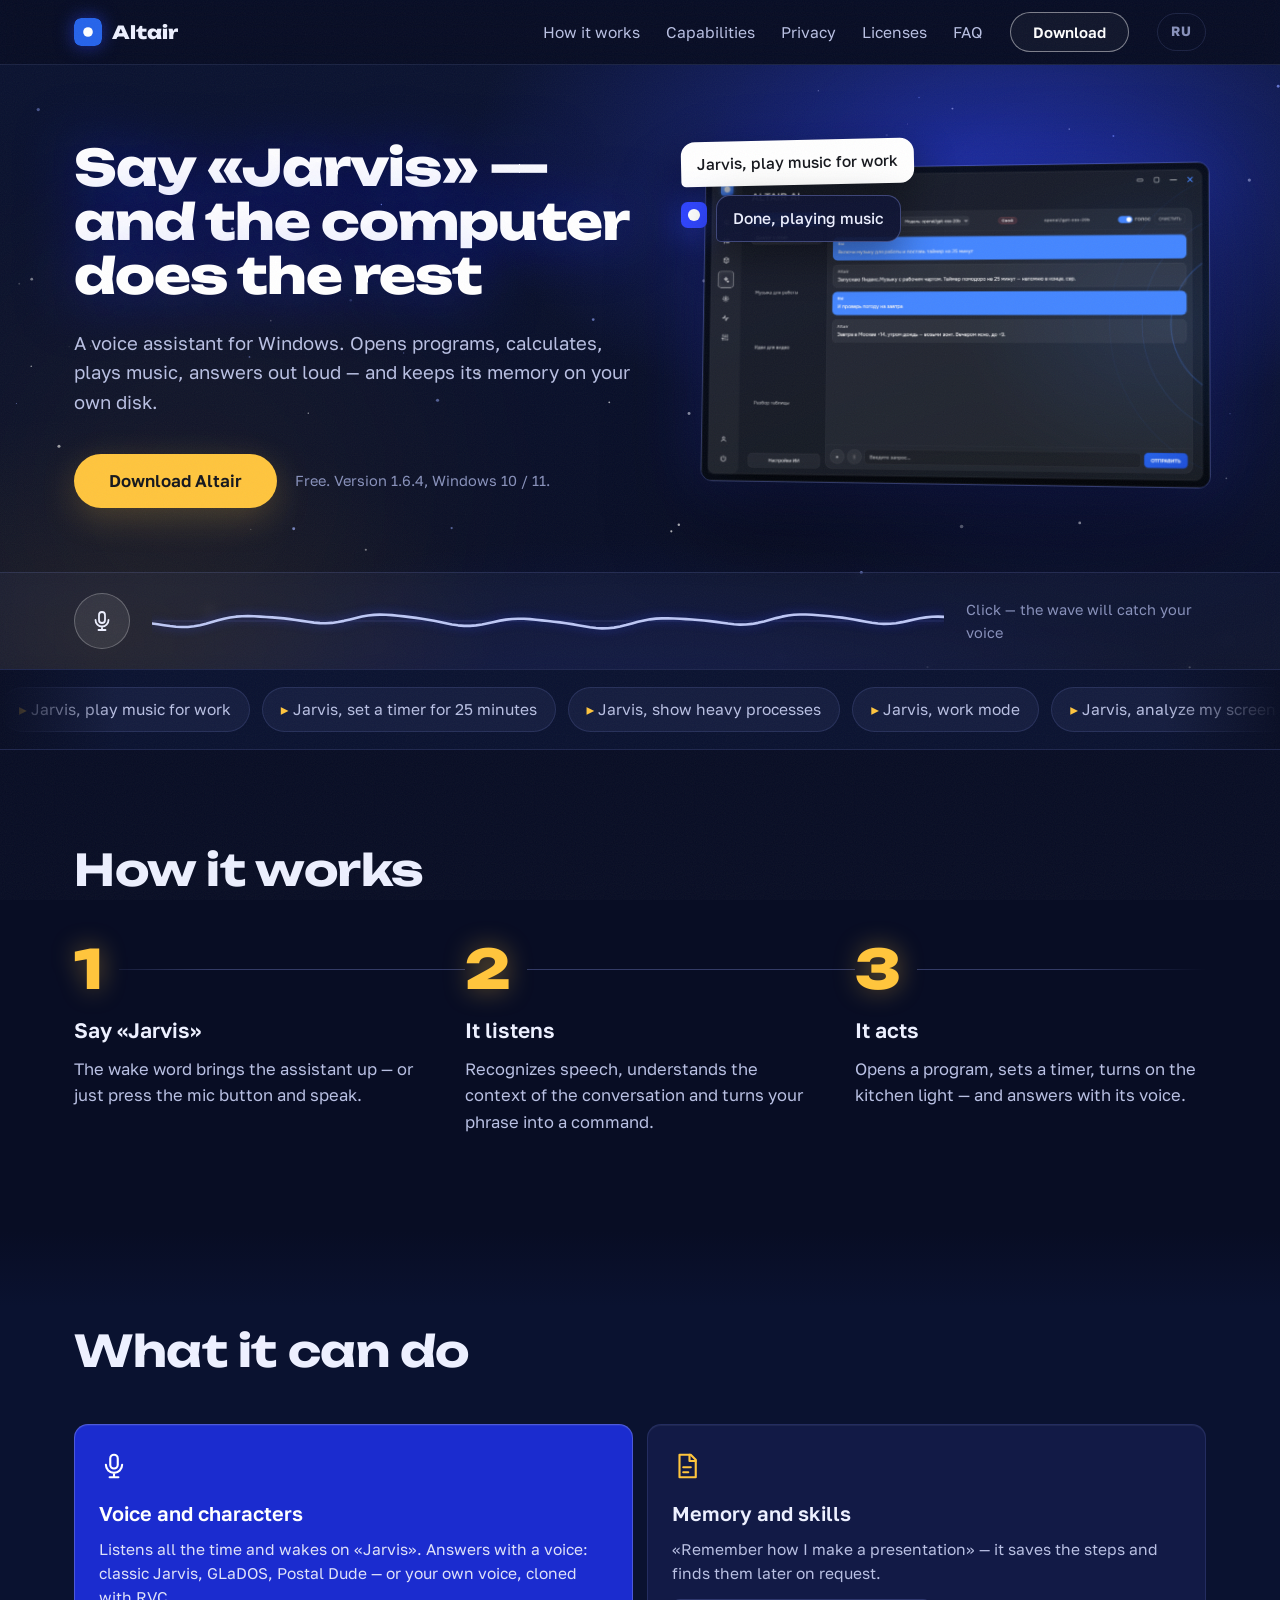
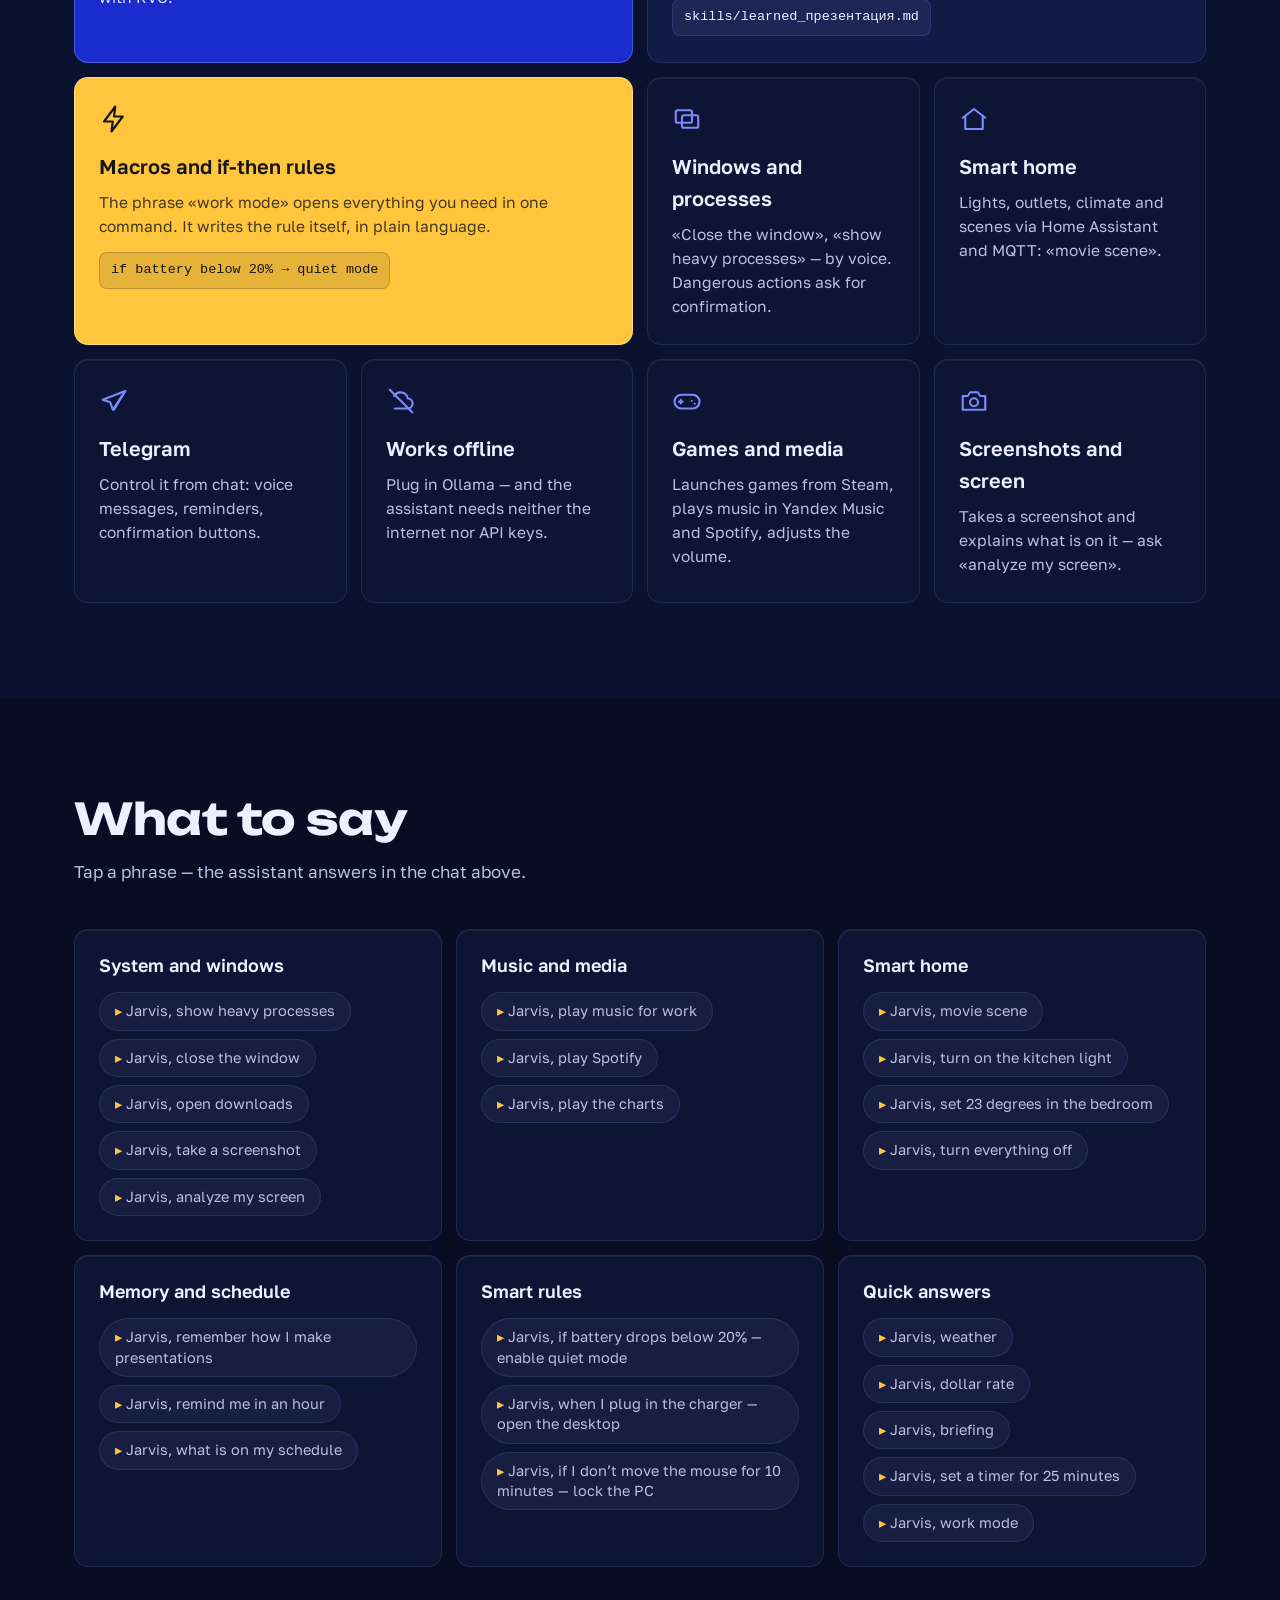
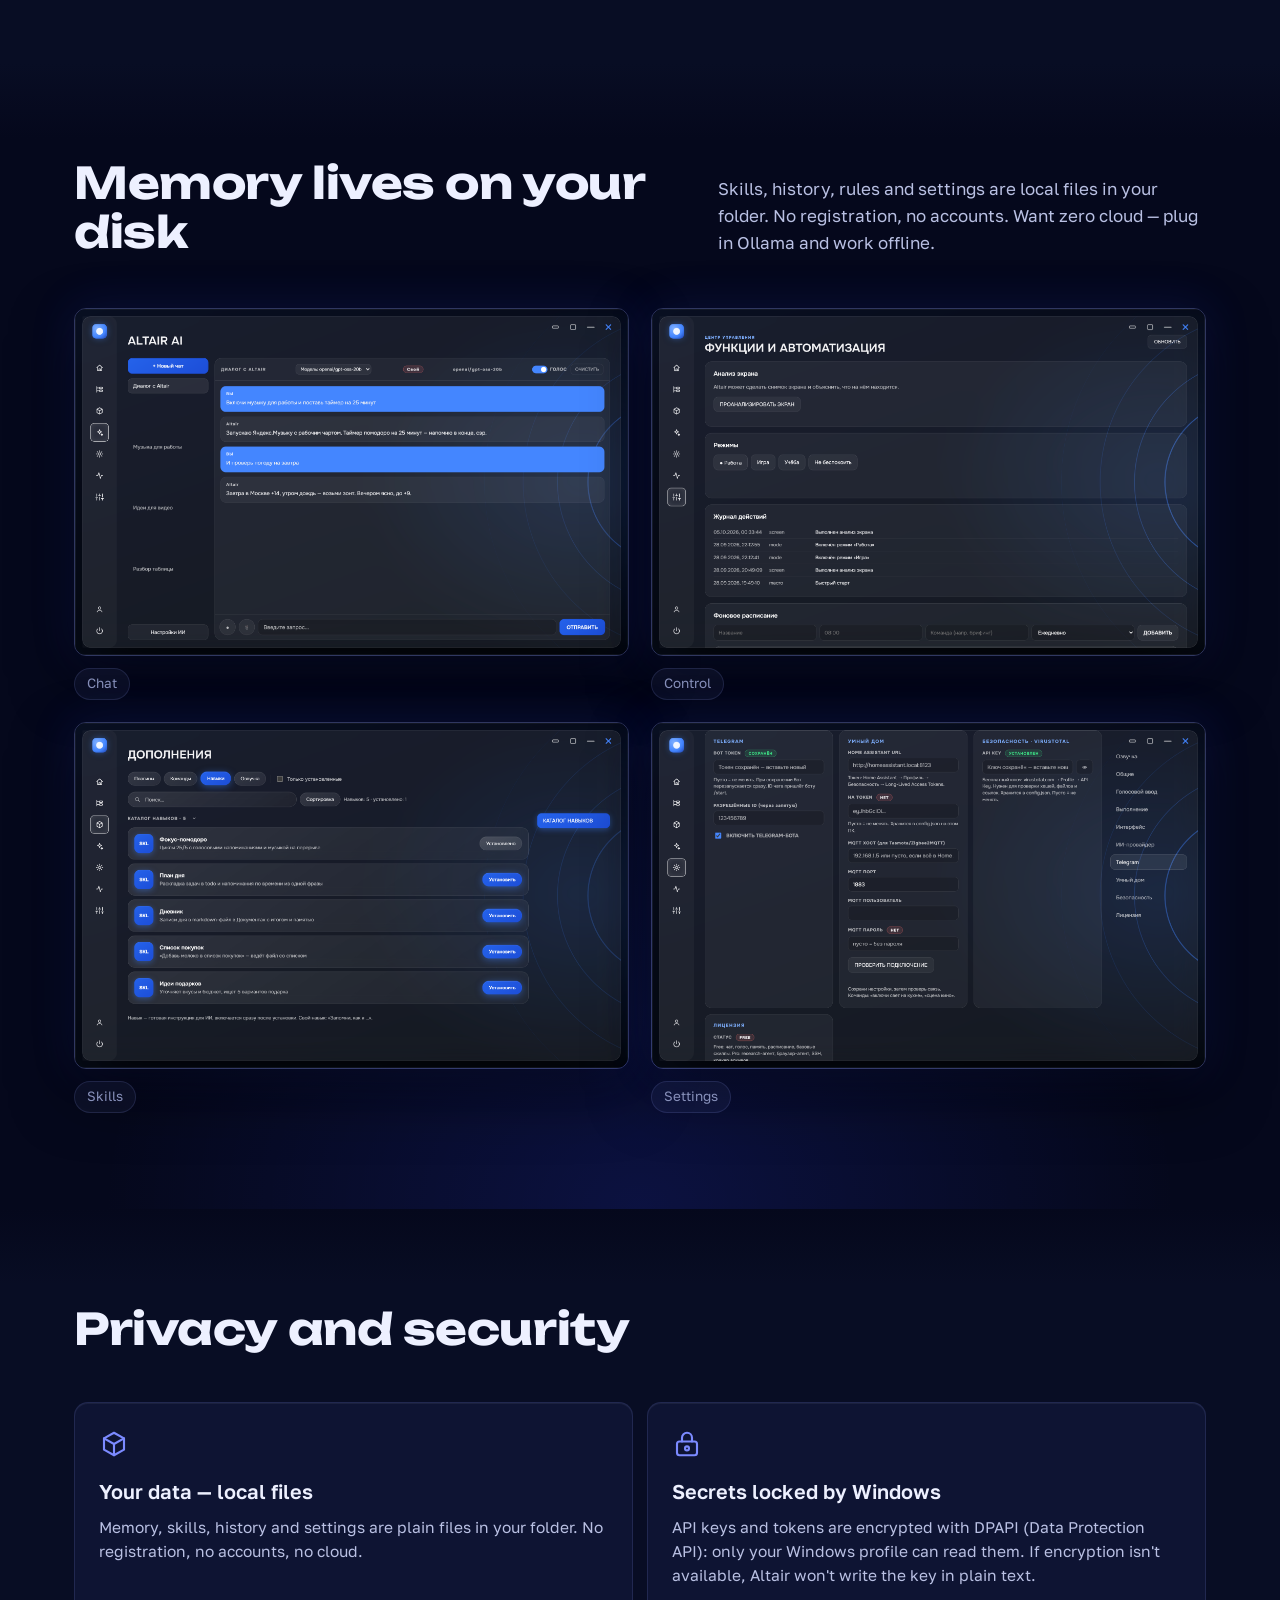
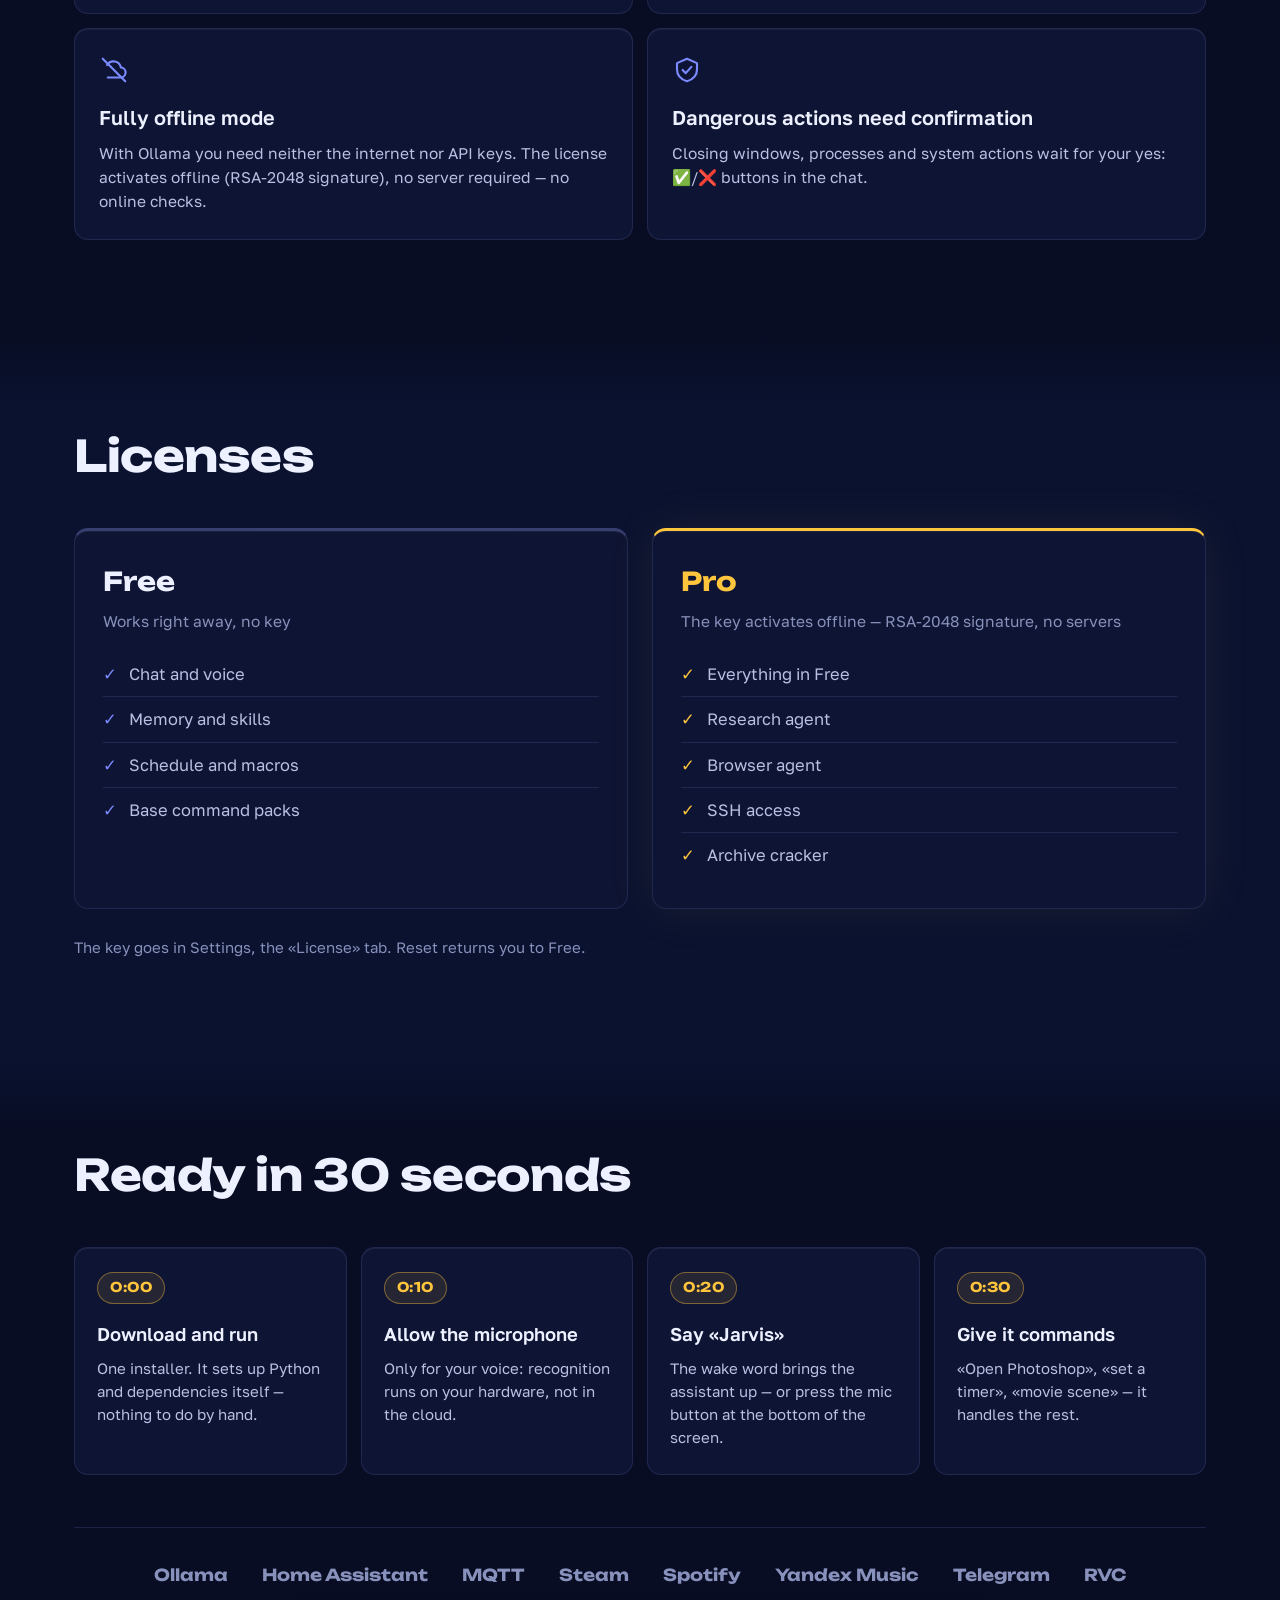
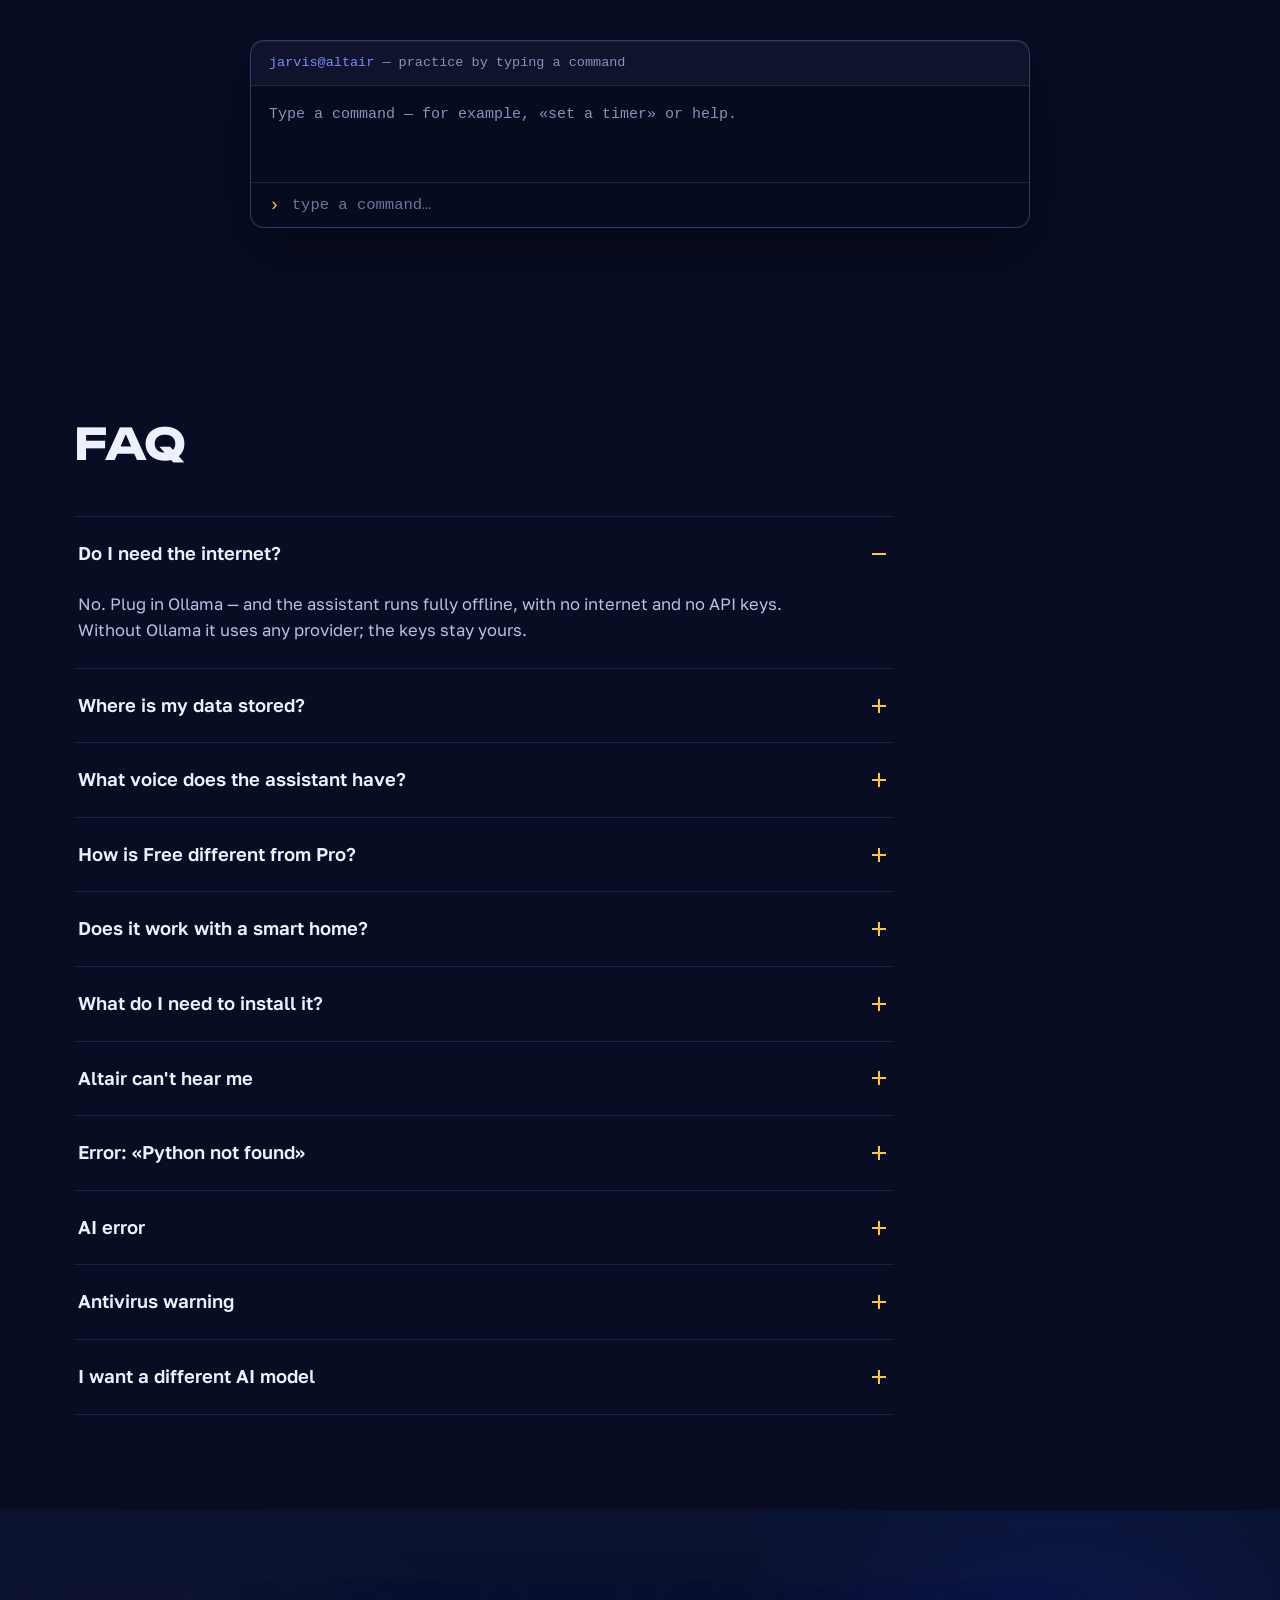
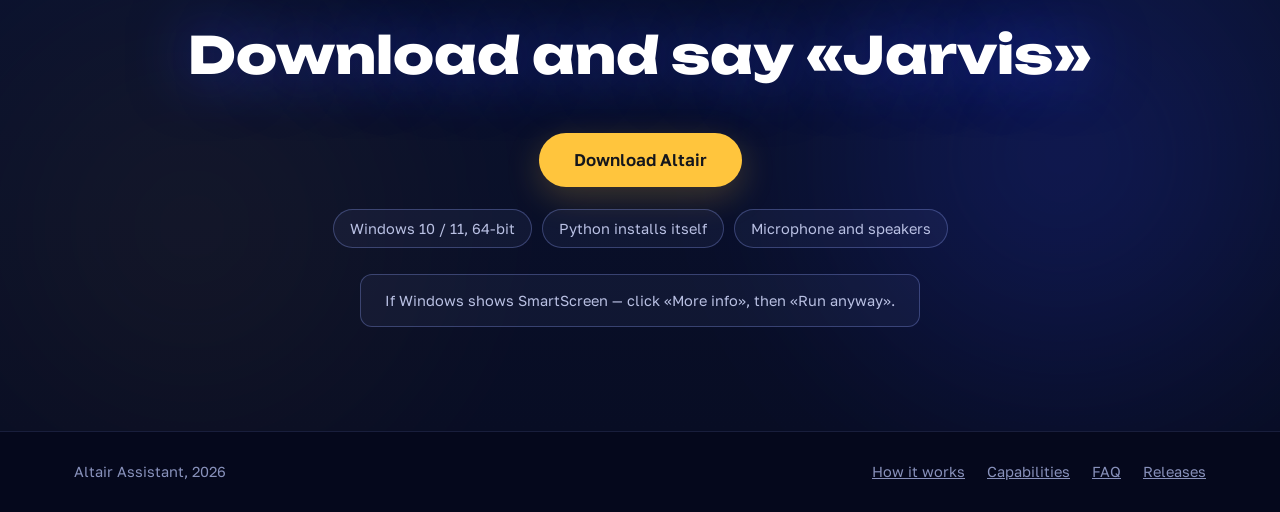
==== commit 318deaa2: "Add robots.txt, sitemap.xml; absolute og:image, canonical and hreflang" ====
--- a/en.html
+++ b/en.html
@@ -8,14 +8,16 @@
 <meta property="og:title" content="Altair Assistant — voice assistant for Windows">
 <meta property="og:description" content="Say «Jarvis» — and the computer does the rest. Voice, memory and skills — all local.">
 <meta property="og:type" content="website">
-<meta property="og:image" content="assets/og-en.png">
+<meta property="og:image" content="https://vipecoder228.github.io/altair-site/assets/og-en.png">
 <meta property="og:image:width" content="1200">
 <meta property="og:image:height" content="630">
 <meta property="og:site_name" content="Altair Assistant">
 <meta name="twitter:card" content="summary_large_image">
-<meta name="twitter:image" content="assets/og-en.png">
-<link rel="alternate" hreflang="ru" href="index.html">
-<link rel="alternate" hreflang="en" href="en.html">
+<meta name="twitter:image" content="https://vipecoder228.github.io/altair-site/assets/og-en.png">
+<link rel="canonical" href="https://vipecoder228.github.io/altair-site/en.html">
+<link rel="alternate" hreflang="ru" href="https://vipecoder228.github.io/altair-site/">
+<link rel="alternate" hreflang="en" href="https://vipecoder228.github.io/altair-site/en.html">
+<link rel="alternate" hreflang="x-default" href="https://vipecoder228.github.io/altair-site/">
 <link rel="icon" type="image/svg+xml" href="assets/favicon.svg">
 <link rel="apple-touch-icon" href="assets/apple-touch-icon.png">
 <link rel="preload" href="assets/fonts/unbounded-800-latin.woff2" as="font" type="font/woff2" crossorigin>
